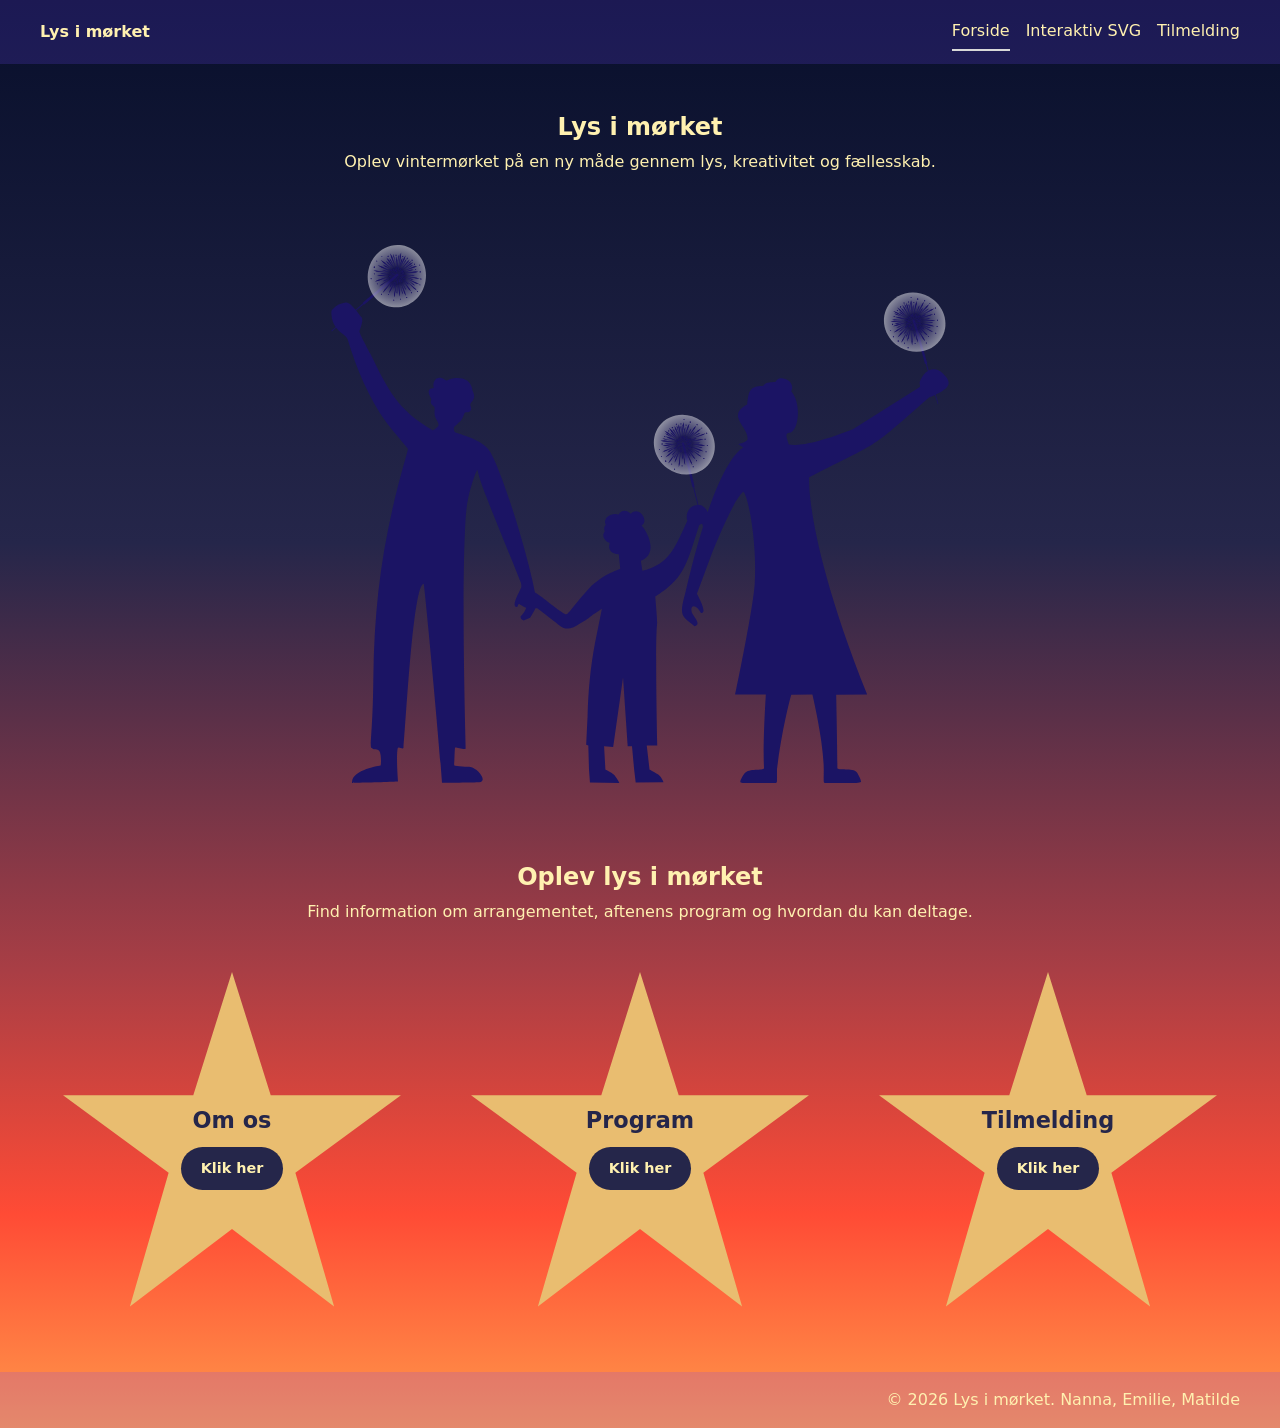
==== index.html @ 69e2f433 "nye changes" ====
<!doctype html>
<html lang="da">
  <head>
    <meta charset="UTF-8" />
    <meta name="viewport" content="width=device-width, initial-scale=1.0" />
    <title>Lys i mørke</title>
    <link rel="stylesheet" href="./starter.css" />
    <link rel="stylesheet" href="./style.css" />
  </head>

  <body>
    <header class="site-header">
      <div class="header-content">
        <a class="site-logo" href="./">Lys i mørket</a>
        <!-- her er logoet oppe i menuen -->
        <nav class="site-nav">
          <button popovertarget="menu" type="button">Menu</button>
          <ul class="menu-list" id="menu" popover>
            <li><a class="menu-item" href="./" aria-current="page">Forside</a></li>
            <li><a class="menu-item" href="./svg.html">Interaktiv SVG</a></li>
            <li><a class="menu-item" href="./form.html">Tilmelding</a></li>
          </ul>
        </nav>
      </div>
    </header>

    <main>
      <!-- HERO / VELKOMSTSEKTION -->
      <section class="hero">
        <div class="hero-indhold">
          <h1>Lys i mørket</h1>
          <p class="hero-tekst">Oplev vintermørket på en ny måde gennem lys, kreativitet og fællesskab.</p>

          <img class="forside-svg" src="svg/mørk fam.svg" alt="familie" />
        </div>
      </section>

      <!-- INFOBOKSE: De tre bokse, som altid er synlige på hjemmesiden -->
      <div class="stjerne-intro">
        <h2>Oplev lys i mørket</h2>
        <p>Find information om arrangementet, aftenens program og hvordan du kan deltage.</p>
      </div>

      <section class="stjerne-infoboks">
        <div class="infoboks-indhold">
          <div>
            <h2>Om os</h2>
            <button popovertarget="om-os">Klik her</button>
          </div>
        </div>

        <div class="infoboks-indhold">
          <div>
            <h2>Program</h2>
            <button popovertarget="program">Klik her</button>
          </div>
        </div>

        <div class="infoboks-indhold">
          <div>
            <h2>Tilmelding</h2>
            <button popovertarget="tilmelding">Klik her</button>
          </div>
        </div>
      </section>

      <!-- POPOVERS: De tre ekstra informationsvinduer, som åbnes ved klik på knapperne ovenfor -->
      <div id="om-os" class="infoboks-popover" popover>
        <img src="" alt="" />
        <div class="infoboks-popover-indhold">
          <h2>Om os</h2>
          <p>Vi inviterer dig til en stemningsfuld vintervandring i København, hvor lys, kreativitet og fællesskab mødes.</p>
          <button popovertarget="om-os">Luk</button>
        </div>
      </div>

      <div id="program" class="infoboks-popover" popover>
        <img src="" alt="" />
        <div class="infoboks-popover-indhold">
          <h2>Program</h2>
          <p>Gå på opdagelse blandt smukke lysinstallationer, oplev hyggelig musik og afslut turen med varme drikke.</p>
          <button popovertarget="program">Luk</button>
        </div>
      </div>

      <div id="tilmelding" class="infoboks-popover" popover>
        <img src="" alt="" />
        <div class="infoboks-popover-indhold">
          <h2>Tilmelding</h2>
          <p>Kom med til en hyggelig aften i lysets tegn. Her finder du information om deltagelse og tilmelding.</p>
          <button popovertarget="tilmelding">Luk</button>
        </div>
      </div>
    </main>

    <footer class="site-footer">
      <div class="footer-content">
        <p></p>
        <p>© 2026 Lys i mørket. Nanna, Emilie, Matilde</p>
      </div>
    </footer>
    <script src="./script.js"></script>
  </body>
</html>
---- starter.css ----
*,
::before,
::after {
  box-sizing: border-box;
  margin: 0;
  padding: 0;
}

html {
  interpolate-size: allow-keywords;
  font-family: system-ui, sans-serif;
  line-height: 1.5;
  -webkit-font-smoothing: antialiased;
}

h1,
h2 {
  line-height: 1.25;
}

p,
li {
  text-wrap: pretty;
}

img,
svg {
  display: block;
  width: 100%;
  height: auto;
}

label {
  display: block;
}

input,
button,
textarea,
select {
  font: inherit;
  color: inherit;
  background-color: transparent;
  font-size: max(1em, 16px);
  padding: 0;
  margin: 0;
}

input:where([type="checkbox"], [type="radio"]) {
  width: 1em;
  height: 1em;
}

textarea {
  resize: none;
  min-height: 4lh;
}

legend {
  padding: 0;
}

select,
::picker(select) {
  appearance: base-select;
}

[popover] {
  margin: revert;
}

dialog {
  overscroll-behavior: none;

  &::backdrop {
    overflow: hidden;
    overscroll-behavior: contain;
  }
}

.visually-hidden {
  position: absolute;
  width: 1px;
  height: 1px;
  overflow: hidden;
  white-space: nowrap;
  clip-path: inset(100%);
}
---- style.css ----
/* Variabler */
html {
  --color-page: #f7f7f7;
  --color-surface: #fff;
  --color-text: #222;
  --color-muted: #666;
  --color-border: #d8d8d8;
  --space-05: 0.5rem;
  --space-1: 1rem;
  --space-2: 2rem;
  --space-3: 3rem;

  background: var(--color-page);
  color: var(--color-text);
}

/* Globalt layout */
body {
  margin: 0;
  min-height: 100svh;
  display: grid;
  grid-template-rows: auto 1fr auto;
  grid-template-columns: minmax(1rlh, 1fr) minmax(0, 75rem) minmax(1rlh, 1fr);

  background: linear-gradient(to bottom, #080f2b 0%, #25264a 38%, #a93e45 68%, #ff4b35 85%, #ff984a 100%);
}

h1,
h2,
h3,
p {
  margin: 0;
  color: #fff1b0;
}

main {
  display: grid;
  grid-template-columns: inherit;
  grid-column: 1 / -1;
  align-content: start;
}

main > * {
  grid-column: 2;
  padding-block: var(--space-3);
}

.svg-page {
  display: grid;
  gap: var(--space-2);
}

.svg-intro {
  display: grid;
  gap: var(--space-1);
  max-width: 60ch;
}

.svg-intro p {
  color: var(--color-muted);
}

.svg-layout {
  display: grid;
  gap: var(--space-2);
  align-items: start;
  @media (width > 800px) {
    grid-template-columns: 1fr min(40%, 36ch);
  }
}

.form-page {
  display: grid;
  gap: var(--space-2);
  @media (width > 600px) {
    grid-template-columns: min(40%, 50ch) 1fr;
  }
}

.form-intro {
  display: grid;
  gap: var(--space-1);
  align-content: start;
  max-width: 60ch;
}

.form-intro p {
  color: var(--color-muted);
}

.opsamling-page {
  display: grid;
  gap: var(--space-2);
  align-items: start;

  @media (width > 800px) {
    grid-template-columns: minmax(0, 44ch) minmax(20rem, 1fr);
  }
}

.opsamling-intro {
  display: grid;
  gap: var(--space-1);
  max-width: 60ch;
}

.opsamling-intro p {
  color: var(--color-muted);
}

.error-page {
  display: grid;
  gap: var(--space-1);
  max-width: 60ch;
}

.error-page p {
  color: var(--color-muted);
}

/* STJERNE INFOBOKSE */
.stjerne-infoboks {
  display: grid;
  grid-template-columns: repeat(3, minmax(0, 1fr));
  gap: 1.5rem;
  align-items: center;
  justify-items: center;
}

.infoboks-indhold {
  background-color: #e9bd70;
  width: 100%;
  max-width: 22rem;
  aspect-ratio: 1;
  clip-path: polygon(50% 0%, 61% 35%, 98% 35%, 68% 57%, 79% 95%, 50% 73%, 21% 95%, 32% 57%, 2% 35%, 39% 35%);
  display: grid;
  place-items: center;
  text-align: center;
  transition:
    transform 0.3s ease,
    background-color 0.3s ease,
    filter 0.3s ease;
}

/* SMAL SKÆRM */
@media (max-width: 600px) {
  .stjerne-infoboks {
    grid-template-columns: 1fr;
    justify-items: center;
    gap: 2rem;
  }

  .infoboks-indhold {
    width: min(100%, 15rem);
  }
}

/* INDHOLD I STJERNERNE */
.infoboks-indhold:hover {
  background-color: #fff1b0;
  transform: scale(1.06);
  filter: drop-shadow(0 0 5px #fff1b0) drop-shadow(0 0 15px #fff1b0) drop-shadow(0 0 25px #e9bd70);
}

.infoboks-indhold > div {
  width: 65%;
  display: grid;
  justify-items: center;
  gap: 0.8rem;
}

.infoboks-indhold h2 {
  color: #25264a;
  font-size: clamp(0.8rem, 2vw, 1.4rem);
  font-weight: 700;
}

/* KNAPPER I STJERNERNE */
.infoboks-indhold button {
  background: #25264a;
  color: #fff1b0;
  border: none;
  border-radius: 30px;
  padding: clamp(0.3rem, 1vw, 0.65rem) clamp(0.5rem, 1.5vw, 1.3rem);
  cursor: pointer;
  font-weight: 600;
  font-size: clamp(0.65rem, 1.2vw, 0.9rem);
}

.infoboks-indhold button:hover {
  background: #7047ff;
  color: #fff1b0;
}

/* INFOBOKS POPOVERS*/
.infoboks-popover {
  background-color: #080f2b;
  color: #fff1b0;
  width: 350px;
  max-width: 80%;
  padding: 2rem;
  border: 2px solid #ffb000;
  border-radius: 15px;
  box-shadow: 0 5px 20px rgba(0, 0, 0, 0.3);
  margin: auto;
  opacity: 0;
  transition: 0.4s ease-in;
}

.infoboks-popover:popover-open {
  opacity: 1;

  @starting-style {
    opacity: 0;
  }
}

/* baggrundsfarve bag popover*/
.infoboks-popover::backdrop {
  background-color: #0005;
}

/* OVERSKRIFT */
.infoboks-popover h2 {
  color: #fff1b0;
  font-size: 1.5rem;
  padding-bottom: 1rem;
}

/* TEKST */
.infoboks-popover p {
  color: #ffffff;
  line-height: 1.6;
  font-size: 1rem;
  padding-bottom: 1rem;
}

/* LUK-KNAP */
.infoboks-popover button {
  background: #25264a;
  color: #fff1b0;
  border: none;
  border-radius: 30px;
  padding: 0.65rem 1.3rem;
  cursor: pointer;
  font-weight: 600;
  font-size: 0.9rem;
  transition:
    background-color 0.2s ease,
    color 0.2s ease;
}

/* HOVER PÅ KNAP */
.infoboks-popover button:hover {
  background-color: #d6a477;
  color: #342c25;
}

/* Header og footer */
.site-header {
  grid-column: 1 / -1;
  display: grid;
  grid-template-columns: inherit;
  background-color: #7047ff30;
}

.site-footer {
  grid-column: 1 / -1;
  display: grid;
  grid-template-columns: inherit;
  background-color: #7047ff30;
}

.header-content {
  grid-column: 2;
  min-height: 4rem;
  display: flex;
  justify-content: space-between;
  align-items: center;
  gap: var(--space-1);
  color: #fff1b0;
}

.site-logo {
  color: inherit;
  font-weight: 700;
  text-decoration: none;
}

.footer-content {
  grid-column: 2;
  padding-block: var(--space-1);
  display: flex;
  flex-wrap: wrap;
  justify-content: space-between;
  gap: var(--space-1);
  color: white;
}

/* Navigation */
.menu-list[popover] {
  margin: 0;
  padding: 0;
  border: none;
  background: transparent;
}

.menu-list {
  margin: 0;
  padding: 10px;
  border: 1px solid #fff1b0;
  min-width: 180px;
  list-style: none;
  background: #ff4b35; /*baggrundsfarve på menulisten på smal skærm*/

  @media (width > 600px) {
    display: flex;
    gap: var(--space-1);
    padding: 0;
    border: none;
    background: none;
    position: static;

    /*giver hover på selve teksten i menuen ved stpr skærm*/
    .menu-item:hover {
      color: #ff4b35;
    }
  }
  position-area: bottom span-left; /* Placering*/
  min-width: 5rem; /*hvor bred menu-kassen minimum er*/
  transform-origin: top-right;
  transition-duration: 0s; /* Luk menuen straks */
}

.menu-list:popover-open {
  transition-duration: 0s; /*varigheden af åbneanimationen */
}

.menu-list a {
  display: block;
  padding: 0.4rem 0;
  color: #fff1b0; /* gør teksten i menuen sort smal & bred skærm*/
  text-decoration: none;
  border-bottom: 2px solid #0000;
}

.menu-list a[aria-current="page"] {
  border-bottom-color: var(--color-border);
}

.menu-item {
  text-decoration: none;
  display: grid;
  padding: 10px;
}

@media (max-width: 600px) {
  .menu-item:hover {
    background-color: #fff1b0;
  }
}

@media (min-width: 601px) {
  .site-nav button {
    display: none;
  }
}

/* Styling på selve menu-knappen ved smal skærm */
.site-nav button {
  background: #ff4b35;
  color: #fff;
  padding: 8px 22px;
  border: none;
  border-radius: 30px;
  cursor: pointer;
  font-weight: 600;
}

/*Forside styling af billede og tekst*/
.hero {
  padding-bottom: 0;
}

.hero-indhold {
  display: grid;
  gap: 0.5rem;
  text-align: center;
}

.stjerne-intro {
  display: grid;
  gap: 0.5rem;
  padding-bottom: 0;
  text-align: center;
}

/* SVG */
.forside-svg {
  width: auto;
  max-width: 100%;
  height: 600px;
  object-fit: contain;
  justify-self: center;
  transition: transform 0.3s ease;
   margin-top: 2rem;
}

.forside-svg:hover {
  transform: scale(1.03);
  filter: drop-shadow(0 0 10px #e5b96b);
  opacity: 0.7;
}

@media (max-width: 600px) {
  .forside-billeder {
    grid-template-columns: 1fr;
  }

  .forside-billeder img {
    height: 220px;
  }
}

/* Flader */
.panel,
.svg-placeholder,
.form-placeholder,
.opsamling-placeholder {
  background: var(--color-surface);
  border: 1px solid var(--color-border);
}

.panel {
  padding: var(--space-1);
  display: grid;
  gap: var(--space-1);
}

.svg-placeholder,
.opsamling-placeholder {
  min-height: -webkit-fill-available;
  min-height: stretch;
}

.form-placeholder {
  min-height: -webkit-fill-available;
  min-height: stretch;
  padding: var(--space-1);
}

/* Details */
.accordion {
  display: grid;
  gap: var(--space-05);
}

.accordion-item {
  border: 1px solid var(--color-border);
  background: var(--color-surface);
}

.accordion-item p {
  padding: 0 var(--space-1) var(--space-1);
  color: var(--color-muted);
}

/* Knap/link */
.button {
  justify-self: start;
  display: inline-block;
  padding: 0.5rem 0.8rem;
  border: 1px solid var(--color-border);
  background: var(--color-surface);
  color: inherit;
  text-decoration: none;
}
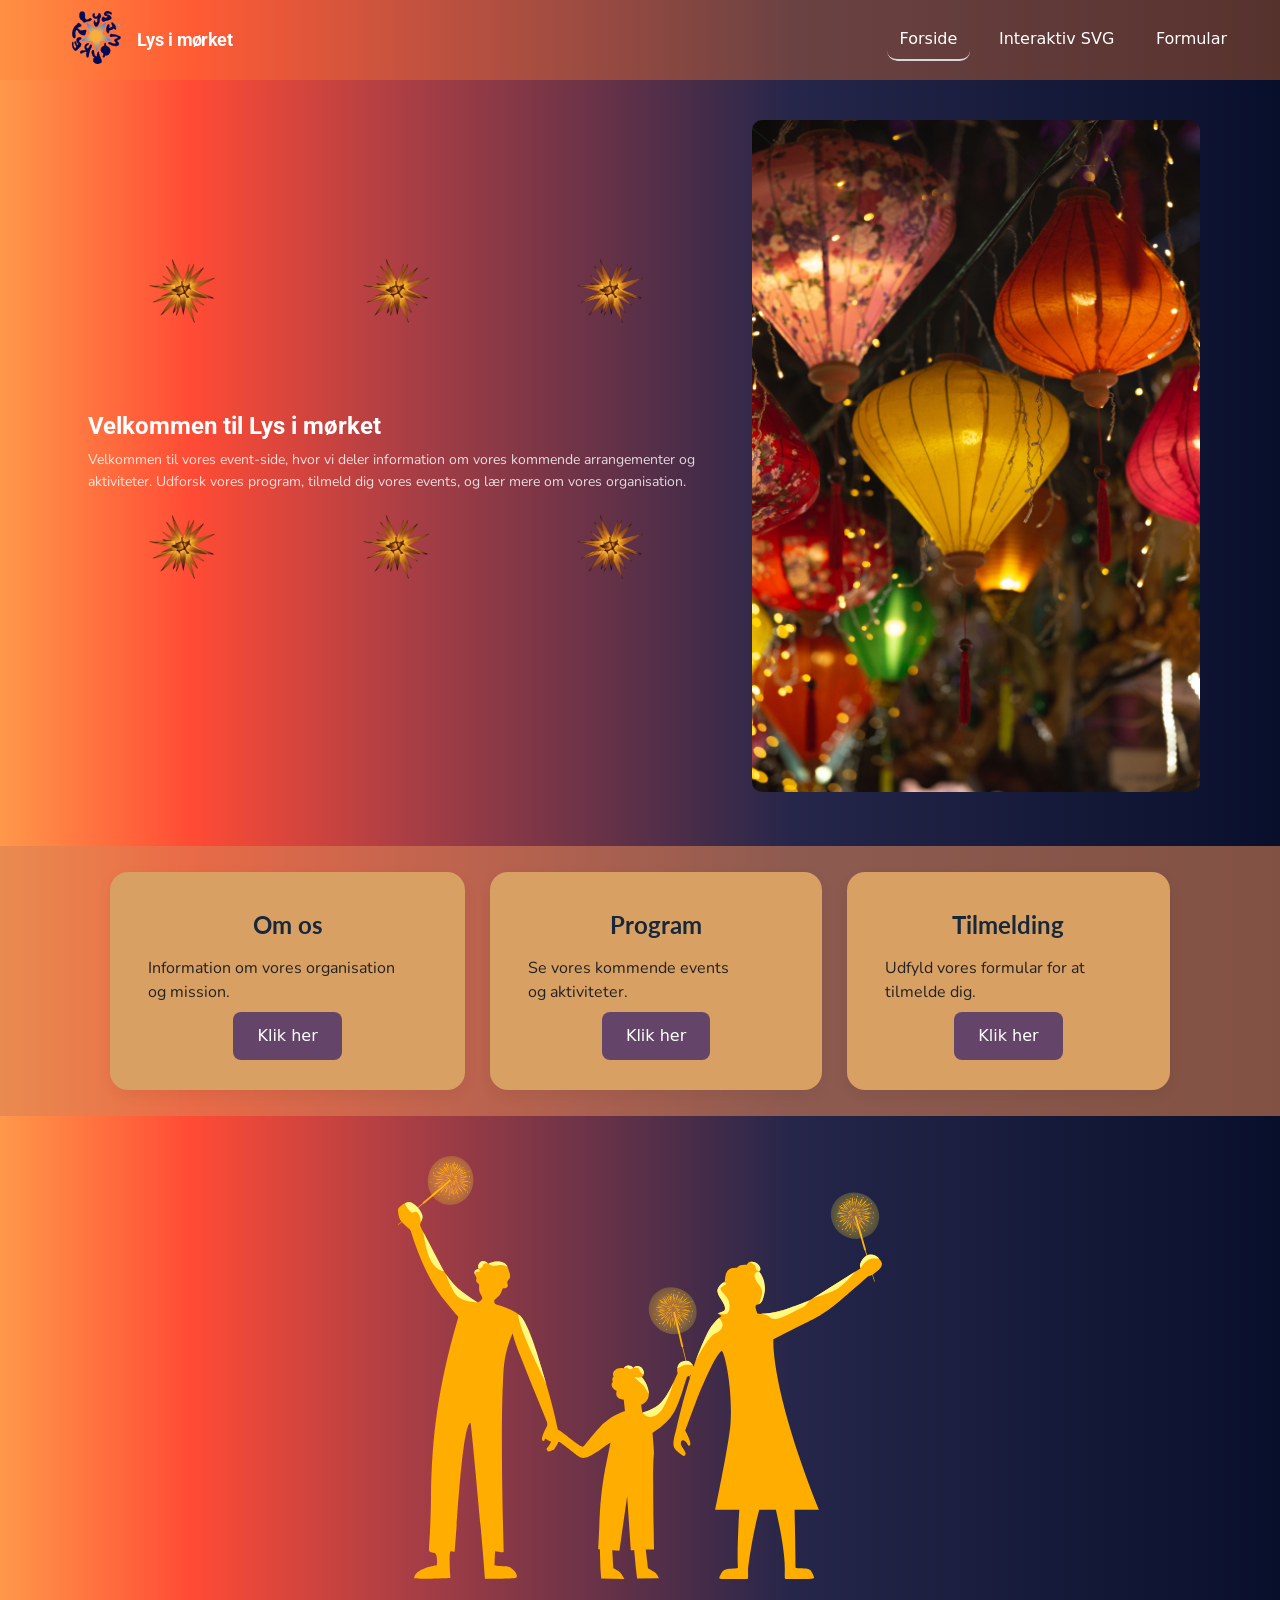
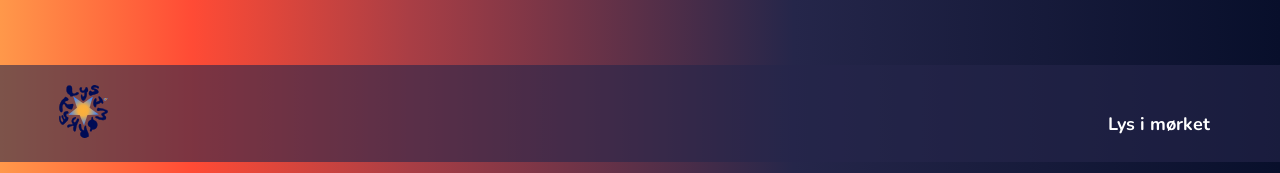
==== commit da5f0aeb: "formular første styling" ====
--- a/index.html
+++ b/index.html
@@ -6,97 +6,123 @@
     <title>Lys i mørke</title>
     <link rel="stylesheet" href="./starter.css" />
     <link rel="stylesheet" href="./style.css" />
+    <link rel="icon" href="./favicon/favicon.ico?v=3" type="image/x-icon" />
+    <link rel="preconnect" href="https://fonts.googleapis.com" />
+    <link rel="preconnect" href="https://fonts.gstatic.com" crossorigin />
+    <link
+      href="https://fonts.googleapis.com/css2?family=Lato:ital,wght@0,100;0,300;0,400;0,700;0,900;1,100;1,300;1,400;1,700;1,900&family=Nunito:ital,wght@0,200..1000;1,200..1000&family=Roboto:ital,wght@0,100..900;1,100..900&display=swap"
+      rel="stylesheet"
+    />
   </head>
 
   <body>
     <header class="site-header">
       <div class="header-content">
-        <a class="site-logo" href="./">Lys i mørket</a>
-        <!-- her er logoet oppe i menuen -->
+        <a class="site-logo" href="./"
+          ><img src="../svg's/logo2.svg" alt="Lys i mørket" />
+          <span>Lys i mørket</span>
+        </a>
         <nav class="site-nav">
           <button popovertarget="menu" type="button">Menu</button>
-          <ul class="menu-list" id="menu" popover>
-            <li><a class="menu-item" href="./" aria-current="page">Forside</a></li>
-            <li><a class="menu-item" href="./svg.html">Interaktiv SVG</a></li>
-            <li><a class="menu-item" href="./form.html">Tilmelding</a></li>
+          <ul class="menu" id="menu" popover>
+            <li><a href="./" aria-current="page">Forside</a></li>
+            <li><a href="./svg.html">Interaktiv SVG</a></li>
+            <li><a href="./form.html">Formular</a></li>
           </ul>
         </nav>
       </div>
     </header>
 
     <main>
-      <!-- HERO / VELKOMSTSEKTION -->
-      <section class="hero">
-        <div class="hero-indhold">
-          <h1>Lys i mørket</h1>
-          <p class="hero-tekst">Oplev vintermørket på en ny måde gennem lys, kreativitet og fællesskab.</p>
+      <section class="hero-section">
+        <div class="hero-text">
+          <div class="stjerne-container">
+            <img class="stjerne-lanterne" src="../pics/stjerne_lanterne.png" alt="Stjerne og lanterne" />
+            <img class="stjerne-lanterne" src="../pics/stjerne_lanterne.png" alt="Stjerne og lanterne" />
+            <img class="stjerne-lanterne" src="../pics/stjerne_lanterne.png" alt="Stjerne og lanterne" />
+          </div>
 
-          <img class="forside-svg" src="svg/mørk fam.svg" alt="familie" />
+          <h1>Velkommen til Lys i mørket</h1>
+          <p class="intro-tekst">Velkommen til vores event-side, hvor vi deler information om vores 
+            kommende arrangementer og aktiviteter. Udforsk vores program, tilmeld dig vores events, 
+            og lær mere om vores organisation.</p>
+
+          <div class="stjerne-container">
+            <img class="stjerne-lanterne" src="../pics/stjerne_lanterne.png" alt="Stjerne og lanterne" />
+            <img class="stjerne-lanterne" src="../pics/stjerne_lanterne.png" alt="Stjerne og lanterne" />
+            <img class="stjerne-lanterne" src="../pics/stjerne_lanterne.png" alt="Stjerne og lanterne" />
+          </div>
         </div>
+        <img class="hero-image" src="../pics/lanterner.jpg" alt="Billede til hero section" />
       </section>
 
-      <!-- INFOBOKSE: De tre bokse, som altid er synlige på hjemmesiden -->
-      <div class="stjerne-intro">
-        <h2>Oplev lys i mørket</h2>
-        <p>Find information om arrangementet, aftenens program og hvordan du kan deltage.</p>
+      <div class="section-container">
+        <div class="popup-baand"></div>
+        <section class="info-box">
+          <h2><strong>Om os</strong></h2>
+          <p>Information om vores organisation og mission.</p>
+          <section class="popup">
+            <button popovertarget="popup-om-os">Klik her</button>
+            <div id="popup-om-os" popover>
+              <img class="om-os-billede" src="./pics/stjernekaster.jpg" alt="Om os billede" />
+              <h2>Hvem er vi?</h2>
+              <p>Vi er en organisation, der ønsker at skabe fællesskab, håb og gode oplevelser gennem vores arrangementer.<br />Her kan du lære mere om vores formål, værdier og det arbejde, vi står sammen om.</p>
+            </div>
+          </section>
+        </section>
+
+        <section class="info-box">
+          <h2><strong>Program</strong></h2>
+          <p>Se vores kommende events og aktiviteter.</p>
+          <section class="popup">
+            <button popovertarget="popup-program">Klik her</button>
+            <div id="popup-program" popover>
+              <div class="program-liste">
+                <div class="program-punkt">
+                  <span class="program-tid">19:00</span>
+                  <span class="program-aktivitet">Stjernekastere og gåtur</span>
+                </div>
+                <div class="program-punkt">
+                  <span class="program-tid">20:00</span>
+                  <span class="program-aktivitet">Madboder, DIY og musik</span>
+                </div>
+                <div class="program-punkt">
+                  <span class="program-tid">21:00</span>
+                  <span class="program-aktivitet">Sæt lanterner i havnen</span>
+                </div>
+              </div>
+              <img src="../svg's/program.svg" alt="Illustration af aftenens program" />
+              <div class="program-cta">
+                <p>Klik her for at se hele programmet</p>
+                <a href="./svg.html" class="cta-knap">Programmet →</a>
+              </div>
+            </div>
+          </section>
+        </section>
+
+        <section class="info-box">
+          <h2><strong>Tilmelding</strong></h2>
+          <p>Udfyld vores formular for at tilmelde dig.</p>
+          <section class="popup">
+            <button popovertarget="popup-tilmelding">Klik her</button>
+            <div id="popup-tilmelding" popover>
+              <img class="tilmelding-billede" src="./pics/lanterne i vand.jpg" alt="Tilmelding billede" />
+              <h2>Tilmelding</h2>
+              <p>Kom og vær med til en hyggelig aften fyldt med lys, fællesskab og gode oplevelser! ✨ Udfyld formularen herunder for at blive en del af en aften, hvor vi sammen spreder lys i mørket.</p>
+              <a href="./form.html" class="cta-knap">Formular →</a>
+            </div>
+          </section>
+        </section>
       </div>
-
-      <section class="stjerne-infoboks">
-        <div class="infoboks-indhold">
-          <div>
-            <h2>Om os</h2>
-            <button popovertarget="om-os">Klik her</button>
-          </div>
-        </div>
-
-        <div class="infoboks-indhold">
-          <div>
-            <h2>Program</h2>
-            <button popovertarget="program">Klik her</button>
-          </div>
-        </div>
-
-        <div class="infoboks-indhold">
-          <div>
-            <h2>Tilmelding</h2>
-            <button popovertarget="tilmelding">Klik her</button>
-          </div>
-        </div>
-      </section>
-
-      <!-- POPOVERS: De tre ekstra informationsvinduer, som åbnes ved klik på knapperne ovenfor -->
-      <div id="om-os" class="infoboks-popover" popover>
-        <img src="" alt="" />
-        <div class="infoboks-popover-indhold">
-          <h2>Om os</h2>
-          <p>Vi inviterer dig til en stemningsfuld vintervandring i København, hvor lys, kreativitet og fællesskab mødes.</p>
-          <button popovertarget="om-os">Luk</button>
-        </div>
-      </div>
-
-      <div id="program" class="infoboks-popover" popover>
-        <img src="" alt="" />
-        <div class="infoboks-popover-indhold">
-          <h2>Program</h2>
-          <p>Gå på opdagelse blandt smukke lysinstallationer, oplev hyggelig musik og afslut turen med varme drikke.</p>
-          <button popovertarget="program">Luk</button>
-        </div>
-      </div>
-
-      <div id="tilmelding" class="infoboks-popover" popover>
-        <img src="" alt="" />
-        <div class="infoboks-popover-indhold">
-          <h2>Tilmelding</h2>
-          <p>Kom med til en hyggelig aften i lysets tegn. Her finder du information om deltagelse og tilmelding.</p>
-          <button popovertarget="tilmelding">Luk</button>
-        </div>
-      </div>
+      <img class="lys-fam2" src="../svg's/lys fam2.svg" alt="lys familie" />
     </main>
 
     <footer class="site-footer">
       <div class="footer-content">
-        <p></p>
-        <p>© 2026 Lys i mørket. Nanna, Emilie, Matilde</p>
+        <a class="site-logo" href="./">
+          <img src="../svg's/logo2.svg" alt="Lys i mørket" />
+        </a>
+        <p>Lys i mørket</p>
       </div>
     </footer>
     <script src="./script.js"></script>
--- a/style.css
+++ b/style.css
@@ -1,6 +1,6 @@
 /* Variabler */
 html {
-  --color-page: #f7f7f7;
+  overflow-x: clip;
   --color-surface: #fff;
   --color-text: #222;
   --color-muted: #666;
@@ -12,25 +12,53 @@
 
   background: var(--color-page);
   color: var(--color-text);
+  min-height: 100%;
 }
 
 /* Globalt layout */
 body {
   margin: 0;
-  min-height: 100svh;
-  display: grid;
-  grid-template-rows: auto 1fr auto;
-  grid-template-columns: minmax(1rlh, 1fr) minmax(0, 75rem) minmax(1rlh, 1fr);
-
-  background: linear-gradient(to bottom, #080f2b 0%, #25264a 38%, #a93e45 68%, #ff4b35 85%, #ff984a 100%);
+  width: 100%;
+  min-height: 100vh;
+  box-sizing: border-box;
+  display: grid;
+  grid-template-rows: auto minmax(0, 1fr) auto;
+  grid-template-columns: minmax(1rem, 1fr) minmax(0, 75rem) minmax(1rem, 1fr);
+  background: linear-gradient(to left, #080f2b 0%, #25264a 38%, #a93e45 68%, #ff4b35 85%, #ff984a 100%);
+}
+
+html,
+body,
+* {
+  cursor:
+    url("pics/curser.svg") 8 8,
+    auto;
+}
+
+/* Skrifttyper */
+h1 {
+  font-family: "Roboto", sans-serif;
+  color: white;
+}
+
+h2 {
+  font-family: "Lato", sans-serif;
+  color: white;
+}
+
+h3 {
+  color: white;
+}
+
+p {
+  font-family: "Nunito", sans-serif;
 }
 
 h1,
 h2,
 h3,
 p {
-  margin: 0;
-  color: #fff1b0;
+  margin: 0.5rem;
 }
 
 main {
@@ -57,7 +85,7 @@
 }
 
 .svg-intro p {
-  color: var(--color-muted);
+  color: white;
 }
 
 .svg-layout {
@@ -66,6 +94,37 @@
   align-items: start;
   @media (width > 800px) {
     grid-template-columns: 1fr min(40%, 36ch);
+    padding: 1rem;
+  }
+}
+
+/* Container til illustrationerne */
+.svg-placeholder {
+  display: flex;
+  justify-content: center;
+  align-items: center;
+  gap: -10px;
+  min-height: auto;
+  border: none;
+  padding: 1rem;
+}
+
+/* Selve illustrationerne */
+.illustration {
+  width: 33%;
+  height: auto;
+  display: block;
+  transition: transform 0.4s ease;
+}
+
+/* Hover-effekt */
+.illustration:hover {
+  transform: scale(1.15);
+}
+.mørk-fam2 {
+  &:hover {
+    transform: scale(1.15);
+    content: url("../svg's/lys fam2.svg");
   }
 }
 
@@ -118,173 +177,62 @@
   color: var(--color-muted);
 }
 
-/* STJERNE INFOBOKSE */
-.stjerne-infoboks {
-  display: grid;
-  grid-template-columns: repeat(3, minmax(0, 1fr));
-  gap: 1.5rem;
-  align-items: center;
-  justify-items: center;
-}
-
-.infoboks-indhold {
-  background-color: #e9bd70;
-  width: 100%;
-  max-width: 22rem;
-  aspect-ratio: 1;
-  clip-path: polygon(50% 0%, 61% 35%, 98% 35%, 68% 57%, 79% 95%, 50% 73%, 21% 95%, 32% 57%, 2% 35%, 39% 35%);
-  display: grid;
-  place-items: center;
-  text-align: center;
-  transition:
-    transform 0.3s ease,
-    background-color 0.3s ease,
-    filter 0.3s ease;
-}
-
-/* SMAL SKÆRM */
-@media (max-width: 600px) {
-  .stjerne-infoboks {
-    grid-template-columns: 1fr;
-    justify-items: center;
-    gap: 2rem;
-  }
-
-  .infoboks-indhold {
-    width: min(100%, 15rem);
-  }
-}
-
-/* INDHOLD I STJERNERNE */
-.infoboks-indhold:hover {
-  background-color: #fff1b0;
-  transform: scale(1.06);
-  filter: drop-shadow(0 0 5px #fff1b0) drop-shadow(0 0 15px #fff1b0) drop-shadow(0 0 25px #e9bd70);
-}
-
-.infoboks-indhold > div {
-  width: 65%;
-  display: grid;
-  justify-items: center;
-  gap: 0.8rem;
-}
-
-.infoboks-indhold h2 {
-  color: #25264a;
-  font-size: clamp(0.8rem, 2vw, 1.4rem);
-  font-weight: 700;
-}
-
-/* KNAPPER I STJERNERNE */
-.infoboks-indhold button {
-  background: #25264a;
-  color: #fff1b0;
-  border: none;
-  border-radius: 30px;
-  padding: clamp(0.3rem, 1vw, 0.65rem) clamp(0.5rem, 1.5vw, 1.3rem);
-  cursor: pointer;
-  font-weight: 600;
-  font-size: clamp(0.65rem, 1.2vw, 0.9rem);
-}
-
-.infoboks-indhold button:hover {
-  background: #7047ff;
-  color: #fff1b0;
-}
-
-/* INFOBOKS POPOVERS*/
-.infoboks-popover {
-  background-color: #080f2b;
-  color: #fff1b0;
-  width: 350px;
-  max-width: 80%;
-  padding: 2rem;
-  border: 2px solid #ffb000;
-  border-radius: 15px;
-  box-shadow: 0 5px 20px rgba(0, 0, 0, 0.3);
-  margin: auto;
-  opacity: 0;
-  transition: 0.4s ease-in;
-}
-
-.infoboks-popover:popover-open {
-  opacity: 1;
-
-  @starting-style {
-    opacity: 0;
-  }
-}
-
-/* baggrundsfarve bag popover*/
-.infoboks-popover::backdrop {
-  background-color: #0005;
-}
-
-/* OVERSKRIFT */
-.infoboks-popover h2 {
-  color: #fff1b0;
-  font-size: 1.5rem;
-  padding-bottom: 1rem;
-}
-
-/* TEKST */
-.infoboks-popover p {
-  color: #ffffff;
-  line-height: 1.6;
-  font-size: 1rem;
-  padding-bottom: 1rem;
-}
-
-/* LUK-KNAP */
-.infoboks-popover button {
-  background: #25264a;
-  color: #fff1b0;
-  border: none;
-  border-radius: 30px;
-  padding: 0.65rem 1.3rem;
-  cursor: pointer;
-  font-weight: 600;
-  font-size: 0.9rem;
-  transition:
-    background-color 0.2s ease,
-    color 0.2s ease;
-}
-
-/* HOVER PÅ KNAP */
-.infoboks-popover button:hover {
-  background-color: #d6a477;
-  color: #342c25;
-}
-
 /* Header og footer */
-.site-header {
-  grid-column: 1 / -1;
-  display: grid;
-  grid-template-columns: inherit;
-  background-color: #7047ff30;
-}
-
+.site-header,
 .site-footer {
   grid-column: 1 / -1;
+
   display: grid;
   grid-template-columns: inherit;
-  background-color: #7047ff30;
+}
+
+/* Header */
+.site-header {
+  background: #ff7f3551;
+}
+
+/* Footer */
+.site-footer {
+  grid-column: 1 / -1;
+  width: 100%;
+  box-sizing: border-box;
+  background: #25264a98;
+  color: white;
+}
+.site-footer p {
+  margin-right: 30px;
+  margin-top: 30px;
+  font-size: 18px;
+  font-weight: bold;
+}
+.header-content,
+.footer-content {
+  grid-column: 2;
 }
 
 .header-content {
-  grid-column: 2;
-  min-height: 4rem;
+  min-height: 5rem;
   display: flex;
   justify-content: space-between;
   align-items: center;
   gap: var(--space-1);
-  color: #fff1b0;
 }
 
 .site-logo {
   color: inherit;
-  font-weight: 700;
+  scale: 0.8;
   text-decoration: none;
+  display: flex;
+  align-items: center;
+  gap: 10px;
+  text-decoration: none;
+  color: white;
+  font-family: "Roboto", sans-serif;
+  font-weight: bold;
+  font-size: 22px;
+}
+.site-logo img {
+  scale: 3;
 }
 
 .footer-content {
@@ -293,26 +241,40 @@
   display: flex;
   flex-wrap: wrap;
   justify-content: space-between;
+  align-items: center;
   gap: var(--space-1);
-  color: white;
 }
 
 /* Navigation */
-.menu-list[popover] {
+[popover] {
   margin: 0;
   padding: 0;
   border: none;
   background: transparent;
 }
 
-.menu-list {
+.site-nav button {
+  padding: 0.4rem 0.7rem;
+  border-radius: 10px;
+  background-color: #341e6cb3;
+  color: white;
+  &:hover {
+    background-color: rgb(207, 117, 79);
+    transition: 0.5s;
+  }
+  @media (width > 600px) {
+    display: none;
+  }
+}
+
+.menu {
+  position-area: bottom span-left;
+  border-radius: 10px;
   margin: 0;
-  padding: 10px;
-  border: 1px solid #fff1b0;
-  min-width: 180px;
+  padding: var(--space-1);
   list-style: none;
-  background: #ff4b35; /*baggrundsfarve på menulisten på smal skærm*/
-
+  background: #341e6cea;
+  border: 1px solid var (--color-border);
   @media (width > 600px) {
     display: flex;
     gap: var(--space-1);
@@ -320,117 +282,205 @@
     border: none;
     background: none;
     position: static;
-
-    /*giver hover på selve teksten i menuen ved stpr skærm*/
-    .menu-item:hover {
-      color: #ff4b35;
-    }
-  }
-  position-area: bottom span-left; /* Placering*/
-  min-width: 5rem; /*hvor bred menu-kassen minimum er*/
-  transform-origin: top-right;
-  transition-duration: 0s; /* Luk menuen straks */
-}
-
-.menu-list:popover-open {
-  transition-duration: 0s; /*varigheden af åbneanimationen */
-}
-
-.menu-list a {
+  }
+}
+
+.menu a {
   display: block;
-  padding: 0.4rem 0;
-  color: #fff1b0; /* gør teksten i menuen sort smal & bred skærm*/
+  padding: 0.5rem 0.8rem;
+  color: white;
   text-decoration: none;
   border-bottom: 2px solid #0000;
-}
-
-.menu-list a[aria-current="page"] {
+  &:hover {
+    background-color: rgb(207, 117, 79);
+    color: black;
+    transition: 0.5s;
+  }
+  border-radius: 10px;
+}
+
+.menu a[aria-current="page"] {
   border-bottom-color: var(--color-border);
-}
-
-.menu-item {
-  text-decoration: none;
-  display: grid;
-  padding: 10px;
-}
-
-@media (max-width: 600px) {
-  .menu-item:hover {
-    background-color: #fff1b0;
-  }
-}
-
-@media (min-width: 601px) {
-  .site-nav button {
-    display: none;
-  }
-}
-
-/* Styling på selve menu-knappen ved smal skærm */
-.site-nav button {
-  background: #ff4b35;
-  color: #fff;
-  padding: 8px 22px;
-  border: none;
-  border-radius: 30px;
-  cursor: pointer;
-  font-weight: 600;
-}
-
-/*Forside styling af billede og tekst*/
-.hero {
-  padding-bottom: 0;
-}
-
-.hero-indhold {
-  display: grid;
-  gap: 0.5rem;
-  text-align: center;
-}
-
-.stjerne-intro {
-  display: grid;
-  gap: 0.5rem;
-  padding-bottom: 0;
-  text-align: center;
-}
-
-/* SVG */
-.forside-svg {
-  width: auto;
-  max-width: 100%;
-  height: 600px;
-  object-fit: contain;
-  justify-self: center;
-  transition: transform 0.3s ease;
-   margin-top: 2rem;
-}
-
-.forside-svg:hover {
-  transform: scale(1.03);
-  filter: drop-shadow(0 0 10px #e5b96b);
-  opacity: 0.7;
-}
-
-@media (max-width: 600px) {
-  .forside-billeder {
-    grid-template-columns: 1fr;
-  }
-
-  .forside-billeder img {
-    height: 220px;
-  }
 }
 
 /* Flader */
 .panel,
-.svg-placeholder,
-.form-placeholder,
 .opsamling-placeholder {
-  background: var(--color-surface);
-  border: 1px solid var(--color-border);
-}
-
+  background: rgba(255, 197, 132, 0.479);
+  border-radius: 18px;
+}
+
+/*form styling*/
+.form-page {
+  display: grid;
+  gap: var(--space-2);
+}
+
+.form-intro {
+  display: grid;
+  gap: var(--space-1);
+  align-content: start;
+  max-width: 60ch;
+}
+
+.form-intro p {
+  color: white;
+  line-height: 1.6;
+}
+
+/* Formularboksen: */
+.form-placeholder {
+  display: grid;
+  gap: 1.5rem;
+  background: rgba(255, 197, 132, 0.35);
+  border: 1px solid rgba(255, 241, 176, 0.4);
+  border-radius: 18px;
+  padding: 2rem;
+  box-sizing: border-box;
+}
+
+/*------------*/
+/* Formularens felter */
+.form-placeholder > div {
+  display: grid;
+  gap: 0.5rem;
+}
+
+.form-placeholder label {
+  color: #fff;
+  font-weight: bold;
+}
+
+/* Inputfelter i formularen*/
+.form-placeholder input[type="text"],
+.form-placeholder input[type="email"],
+.form-placeholder input[type="number"] {
+  width: 100%;
+  box-sizing: border-box;
+  padding: 0.8rem;
+  border: 1px solid #e9bd70;
+  border-radius: 9px;
+  background: #fff1df;
+  color: #25264a;
+  font-size: 1rem;
+  outline: none;
+  transition:
+    border 0.3s ease,
+    box-shadow 0.3s ease;
+}
+
+/* Når man klikker på et inputfelt */
+.form-placeholder input:focus {
+  border-color: #a95136;
+  box-shadow: 0 0 0 3px rgba(169, 81, 54, 0.2);
+}
+
+/* Dekoration på formularen */
+.form-placeholder fieldset {
+  display: grid;
+  gap: 0.8rem;
+  border: 1px solid rgba(255, 241, 176, 0.6);
+  border-radius: 12px;
+  padding: 1rem;
+}
+
+.form-placeholder legend {
+  color: white;
+  font-weight: bold;
+  padding: 0 0.5rem;
+}
+
+/* Checkbox og tekst */
+.form-placeholder fieldset label,
+.form-placeholder > label {
+  display: flex;
+  align-items: center;
+  gap: 0.7rem;
+  font-weight: normal;
+  cursor: pointer;
+}
+
+/* Selve checkboxene */
+/* Stjerner i stedet for almindelige checkbokse */
+.form-placeholder input[type="checkbox"] {
+  appearance: none; /* Fjerner browserens standard-checkbox */
+  width: 22px; /* stjernens bredde */
+  height: 22px; /* stjernens højde */
+  margin: 0;
+  cursor: pointer; /* Viser en hånd, når man holder musen over stjernen */
+  flex-shrink: 0;
+  display: inline-grid;
+  place-items: center;
+  border: none;
+  background: transparent;
+  box-shadow: none;
+  transform: translateY(-3px); /* placere hvor højt stjernerne er ift. teksten */
+}
+
+.form-placeholder input[type="checkbox"]::before {
+  content: "☆"; /* Indsætter en tom stjerne */
+  font-size: 25px; /* stjernens størrelse */
+  color: #fff1b0;
+  line-height: 1;
+}
+
+.form-placeholder input[type="checkbox"]:checked::before {
+  content: "★"; /* ændrer til en fyldt stjerne, når checkboxen er markeret. */
+}
+
+/* Tilmeldingsknap */
+.form-placeholder button {
+  justify-self: start;
+  background: #a95136;
+  color: white;
+  border: none;
+  border-radius: 9px;
+  padding: 0.85rem 2rem;
+  font-size: 1rem;
+  font-weight: bold;
+  cursor: pointer;
+  transition:
+    background 0.3s ease,
+    transform 0.3s ease;
+}
+
+.form-placeholder button:hover {
+  background: #724cb8;
+  transform: translateY(-3px);
+}
+
+/* Mobilvisning af formular*/
+@media (width > 600px) {
+  .form-page {
+    grid-template-columns: min(40%, 50ch) 1fr;
+    align-items: start;
+  }
+}
+
+@media (max-width: 600px) {
+  .form-page {
+    grid-template-columns: 1fr;
+  }
+
+  .form-intro {
+    order: -1;
+  }
+
+  .form-placeholder {
+    padding: 1.2rem;
+  }
+}
+
+/*---------------------*/
+
+legend {
+  display: contents;
+}
+
+.svg-placeholder {
+  background: #010124;
+  border-radius: 18px;
+}
 .panel {
   padding: var(--space-1);
   display: grid;
@@ -456,13 +506,20 @@
 }
 
 .accordion-item {
-  border: 1px solid var(--color-border);
-  background: var(--color-surface);
+  background: rgba(237, 164, 81, 0.24);
+  border-radius: 10px;
+  transition: transform 0.3s ease;
+  padding: 1rem;
+  font-size: 16px;
+  &:hover {
+    transform: scale(1.1);
+    cursor: pointer;
+  }
 }
 
 .accordion-item p {
   padding: 0 var(--space-1) var(--space-1);
-  color: var(--color-muted);
+  color: black;
 }
 
 /* Knap/link */
@@ -475,3 +532,398 @@
   color: inherit;
   text-decoration: none;
 }
+
+.section-container {
+  display: flex;
+  justify-content: center;
+  gap: 25px;
+  padding: 40px 20px;
+  max-width: 1100px;
+  margin: 0 auto;
+}
+
+.info-box {
+  min-height: 200px;
+  background-color: #d9a064;
+  border-radius: 18px;
+  padding: 30px;
+  display: flex;
+  flex-direction: column;
+  align-items: center;
+  justify-content: top;
+  box-shadow: 0 5px 15px rgba(0, 0, 0, 0.06);
+  transition:
+    transform 0.3s ease,
+    box-shadow 0.3s ease;
+}
+
+.info-box:hover {
+  transform: translateY(-5px);
+  box-shadow: 0 10px 25px rgba(0, 0, 0, 0.39);
+}
+
+.info-box h2 {
+  font-size: 24px;
+  color: #17283c;
+  font-family: "Lato", sans-serif;
+  text-align: center;
+}
+
+/* Mobilvenligt design */
+@media (max-width: 700px) {
+  .section-container {
+    flex-direction: column;
+  }
+}
+
+/* Selve popup-vinduet */
+#popup-om-os,
+#popup-program,
+#popup-tilmelding {
+  width: 400px;
+  max-width: 80%;
+  max-height: 85vh;
+  overflow-y: auto;
+  box-sizing: border-box;
+  padding: 30px;
+
+  background-color: #fff1df;
+  color: #59443d;
+
+  border: 2px solid #f2c5a5;
+  border-radius: 22px;
+
+  box-shadow: 0 12px 35px rgba(70, 35, 25, 0.25);
+
+  text-align: center;
+
+  position: fixed;
+  top: 50%;
+  left: 50%;
+  transform: translate(-50%, -50%) scale(1);
+  margin: 0;
+
+  opacity: 1;
+  transition:
+    opacity 0.4s ease,
+    transform 0.4s ease,
+    overlay 0.4s allow-discrete,
+    display 0.4s allow-discrete;
+}
+
+/* Animation når popup åbner */
+@starting-style {
+  #popup-om-os:popover-open,
+  #popup-program:popover-open,
+  #popup-tilmelding:popover-open {
+    opacity: 0;
+    transform: translate(-50%, -50%) scale(0.7);
+  }
+}
+
+/* Animation når popup lukker */
+#popup-om-os:not(:popover-open),
+#popup-program:not(:popover-open),
+#popup-tilmelding:not(:popover-open) {
+  opacity: 0;
+  transform: translate(-50%, -50%) scale(0.7);
+}
+
+/* Overskriften i popup-vinduet */
+#popup-om-os h2,
+#popup-program h2,
+#popup-tilmelding h2 {
+  color: #542f27;
+  margin-bottom: 15px;
+  font-size: 25px;
+}
+
+/* Dekorativ streg under overskriften */
+#popup-om-os h2::after,
+#popup-program h2::after,
+#popup-tilmelding h2::after {
+  content: "";
+  display: block;
+  width: 55px;
+  height: 3px;
+  background: #d98255;
+  border-radius: 10px;
+  margin: 10px auto 0;
+}
+
+/* Teksten i popup-vinduet */
+#popup-om-os p,
+#popup-program p,
+#popup-tilmelding p {
+  font-size: 16px;
+  line-height: 1.7;
+  text-align: left;
+  color: #59443d;
+}
+
+/* Billedet i Om os-popup'en */
+#popup-om-os .om-os-billede {
+  width: 100%;
+  height: auto;
+  border-radius: 12px;
+  border: 2px solid #e9b18c;
+  display: block;
+  margin: 12px auto;
+}
+
+/* Baggrunden bag popup-vinduet */
+#popup-om-os::backdrop,
+#popup-program::backdrop,
+#popup-tilmelding::backdrop {
+  background-color: rgba(0, 0, 0, 0.5);
+}
+
+/* Knappen, der åbner popup-vinduet */
+.popup button {
+  background-color: #341e6cb3;
+  color: white;
+
+  padding: 12px 24px;
+  border: none;
+  border-radius: 8px;
+
+  cursor: pointer;
+  font-size: 16px;
+  transition: background-color 0.3s;
+}
+
+/* Hover-effekt på knappen */
+.popup button:hover {
+  background-color: #c5662b;
+}
+
+.site-logo img {
+  width: 85px;
+  height: auto;
+  display: block;
+  padding: 2px;
+}
+
+.lys-fam2 {
+  width: 100%;
+  height: auto;
+  scale: 0.7;
+  transition: transform 0.4s ease;
+
+  &:hover {
+    transform: scale(1.15);
+    content: url("../svg's/mørk fam.svg");
+  }
+}
+@media (max-width: 800px) {
+  .lys-fam2,
+  .mørk-fam {
+    scale: 0.5;
+  }
+}
+
+.mørk-fam {
+  width: 100%;
+  height: auto;
+  scale: 0.7;
+  transition: transform 0.5s ease;
+
+  &:hover {
+    transform: scale(1.15);
+    content: url("../svg's/lys fam2.svg");
+  }
+}
+main > .lys-fam2,
+main > .mørk-fam {
+  padding-block: 0;
+  margin-top: -100px;
+  margin-bottom: -40px;
+}
+a {
+  color: white;
+  text-decoration: none;
+}
+
+/* Hero section */
+.hero-section {
+  display: flex;
+  align-items: center;
+  justify-content: space-between;
+  gap: 30px;
+  padding: 40px;
+}
+
+.hero-text {
+  flex: 1;
+}
+
+.hero-image {
+  width: 40%;
+  height: auto;
+  border-radius: 10px;
+  object-fit: cover;
+}
+@media (max-width: 700px) {
+  .hero-section {
+    flex-direction: column;
+    text-align: center;
+  }
+
+  .hero-image {
+    width: 80%;
+  }
+}
+p.intro-tekst {
+  color: rgba(255, 255, 255, 0.822);
+  font-size: 14px;
+  line-height: 1.6;
+  transition: transform 0.4 ease;
+}
+.stjerne-lanterne {
+  width: 120px;
+  height: auto;
+  transition: transform 0.3s ease;
+  &:hover {
+    transform: rotate(60deg);
+    filter: brightness(140%);
+  }
+}
+.stjerne-container {
+  display: grid;
+  grid-template-columns: repeat(3, 1fr);
+  gap: 1px;
+  margin-bottom: 5rem;
+  justify-items: center;
+  align-items: center;
+}
+.om-os-billede,
+.tilmelding-billede {
+  border-radius: 10px;
+  filter: brightness(150%);
+}
+
+/* PROGRAM POPUP */
+
+/* Programlisten */
+#popup-program .program-liste {
+  display: flex;
+  flex-direction: column;
+  gap: 10px;
+  width: 100%;
+  max-width: 330px;
+}
+
+/* Hver aktivitet */
+#popup-program .program-punkt {
+  display: flex;
+  align-items: center;
+  gap: 5px;
+  padding: 8px;
+  background: rgba(217, 130, 85, 0.13);
+  border-left: 4px solid #d98255;
+  border-radius: 12px;
+  text-align: left;
+}
+
+/* Tidspunkterne */
+#popup-program .program-tid {
+  background: #a95136;
+  color: white;
+  padding: 8px 12px;
+  border-radius: 8px;
+  font-weight: bold;
+  font-family: "Roboto", sans-serif;
+  white-space: nowrap;
+}
+
+/* Aktiviteterne */
+#popup-program .program-aktivitet {
+  color: #59443d;
+  font-family: "Nunito", sans-serif;
+  font-size: 15px;
+}
+
+/* Illustrationen */
+#popup-program img,
+#popup-tilmelding img {
+  display: block;
+  max-width: 280px;
+  height: auto;
+  margin: 20px auto;
+}
+
+/* CTA-container */
+#popup-program .program-cta #popup-tilmelding .cta-knap {
+  display: flex;
+  flex-direction: column;
+  align-items: center;
+  justify-content: center;
+  text-align: center;
+  gap: 12px;
+  margin: 25px auto 5px;
+}
+
+/* CTA-tekst */
+#popup-program .program-cta p,
+#popup-tilmelding .cta-knap p {
+  color: #59443d;
+  text-align: center;
+  margin: 0;
+  font-size: 15px;
+}
+
+/* CTA-knappen */
+#popup-program .cta-knap,
+#popup-tilmelding .cta-knap {
+  display: inline-block;
+  background-color: #a95136;
+  color: white;
+  padding: 13px 28px;
+  border-radius: 8px;
+  text-decoration: none;
+  font-family: "Nunito", sans-serif;
+  font-size: 16px;
+  font-weight: bold;
+  transition:
+    background-color 0.3s ease,
+    transform 0.3s ease;
+}
+
+/* Hover på CTA-knappen */
+#popup-program .cta-knap:hover,
+#popup-tilmelding .cta-knap:hover {
+  background-color: #724cb8;
+  transform: translateY(-3px);
+}
+
+/* Bånd bag pop-up-vinduerne */
+/* Container til info-boksene */
+.section-container {
+  position: relative;
+  isolation: isolate;
+}
+
+/* Bånd bag info-boksene */
+.popup-baand {
+  position: absolute;
+  top: 50%;
+  left: 50%;
+  transform: translate(-50%, -50%);
+  width: 100vw;
+  height: 270px;
+  background-color: #d9815594;
+  z-index: 0;
+  pointer-events: none;
+}
+
+/* Info-boksene ligger foran båndet */
+.info-box {
+  position: relative;
+  z-index: 1;
+}
+
+/* svg popup styling */
+/* .baggrund {
+  border-radius: 20px;
+  border-color: solid red;
+} */
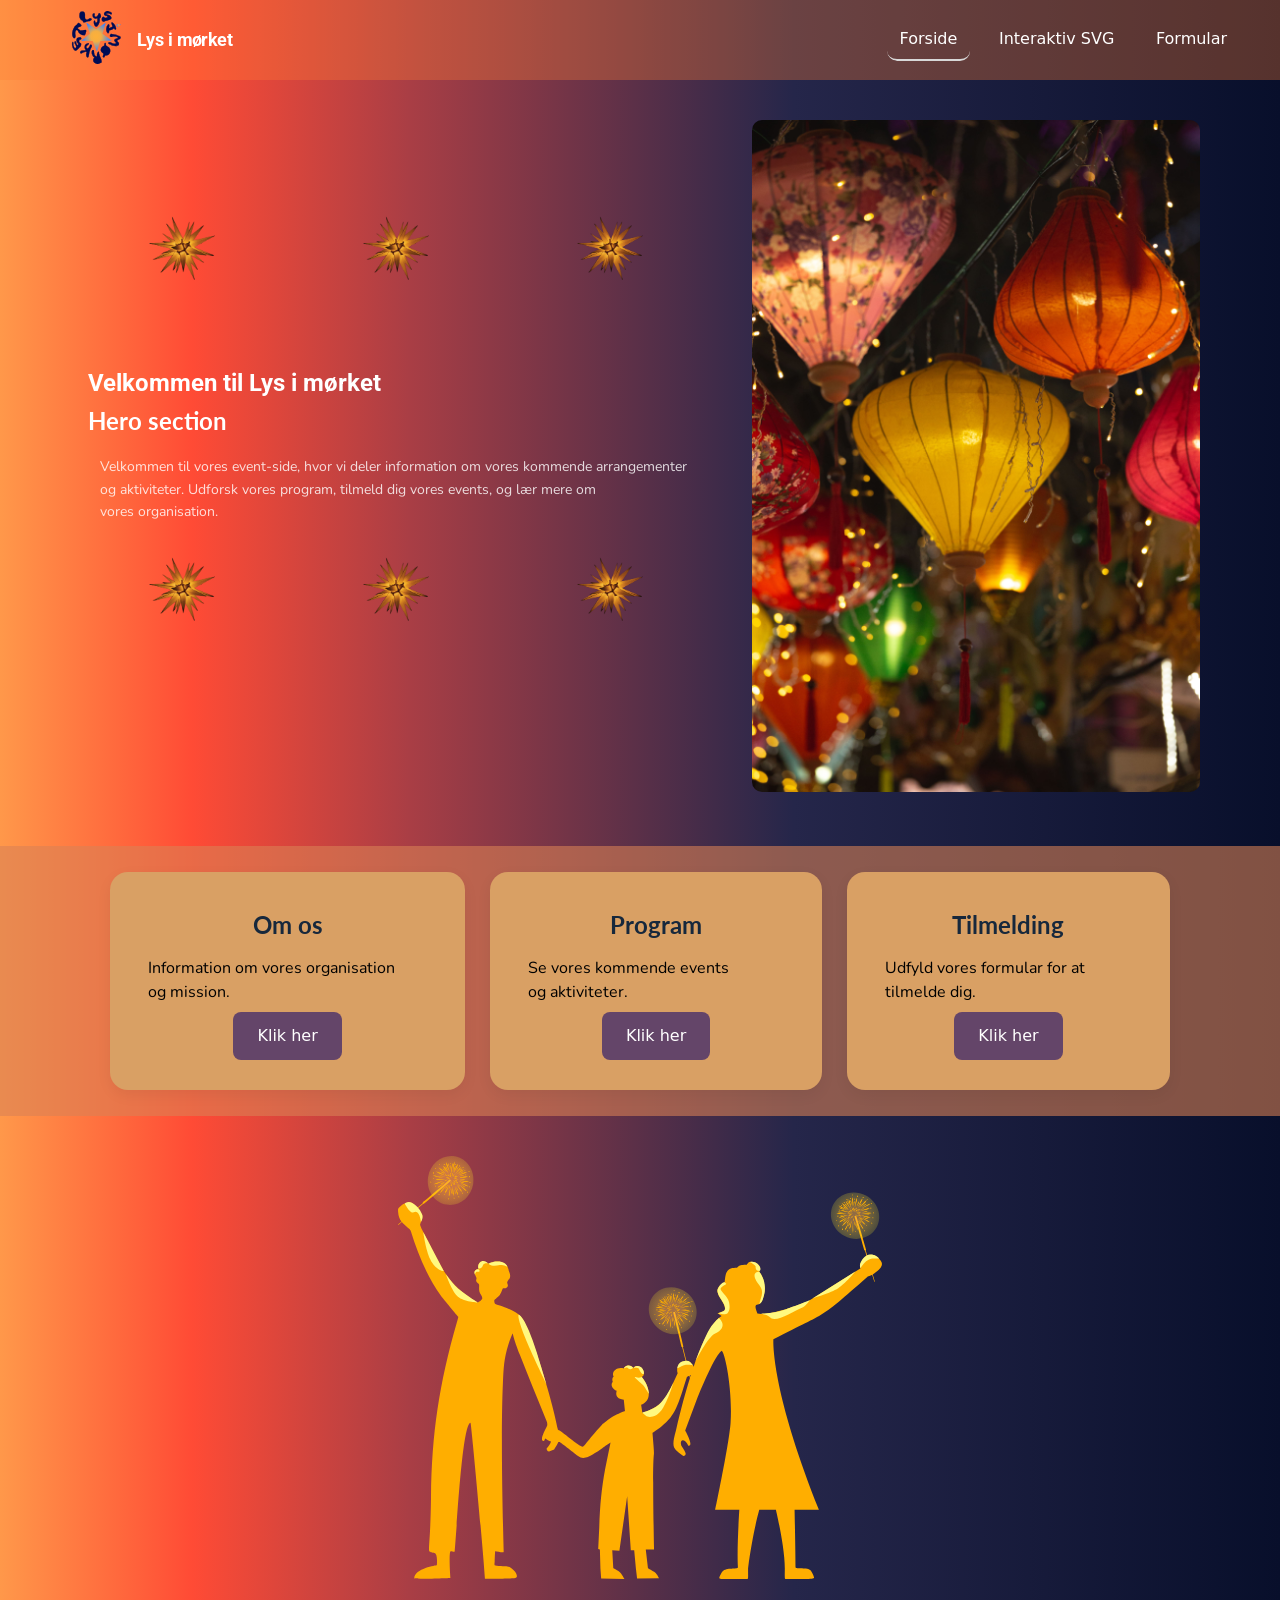
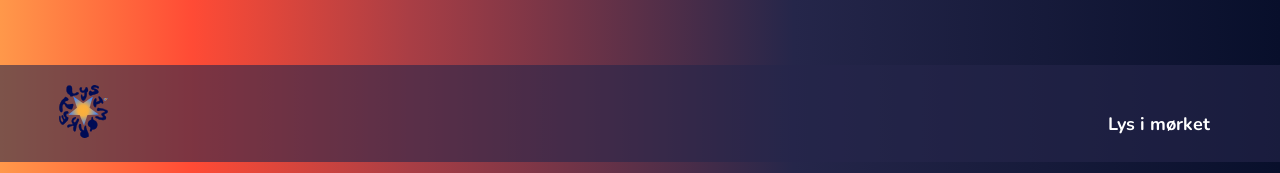
==== commit a2a64ffa: "rettet mapper" ====
--- a/index.html
+++ b/index.html
@@ -19,7 +19,7 @@
     <header class="site-header">
       <div class="header-content">
         <a class="site-logo" href="./"
-          ><img src="../svg's/logo2.svg" alt="Lys i mørket" />
+          ><img src="svg's/logo2.svg" alt="Lys i mørket" />
           <span>Lys i mørket</span>
         </a>
         <nav class="site-nav">
@@ -37,23 +37,20 @@
       <section class="hero-section">
         <div class="hero-text">
           <div class="stjerne-container">
-            <img class="stjerne-lanterne" src="../pics/stjerne_lanterne.png" alt="Stjerne og lanterne" />
-            <img class="stjerne-lanterne" src="../pics/stjerne_lanterne.png" alt="Stjerne og lanterne" />
-            <img class="stjerne-lanterne" src="../pics/stjerne_lanterne.png" alt="Stjerne og lanterne" />
+            <img class="stjerne-lanterne" src="pics/stjerne_lanterne.png" alt="Stjerne og lanterne" />
+            <img class="stjerne-lanterne" src="pics/stjerne_lanterne.png" alt="Stjerne og lanterne" />
+            <img class="stjerne-lanterne" src="pics/stjerne_lanterne.png" alt="Stjerne og lanterne" />
           </div>
-
           <h1>Velkommen til Lys i mørket</h1>
-          <p class="intro-tekst">Velkommen til vores event-side, hvor vi deler information om vores 
-            kommende arrangementer og aktiviteter. Udforsk vores program, tilmeld dig vores events, 
-            og lær mere om vores organisation.</p>
-
+          <h2>Hero section</h2>
+          <p class="intro-tekst">Velkommen til vores event-side, hvor vi deler information om vores kommende arrangementer og aktiviteter. Udforsk vores program, tilmeld dig vores events, og lær mere om vores organisation.</p>
           <div class="stjerne-container">
-            <img class="stjerne-lanterne" src="../pics/stjerne_lanterne.png" alt="Stjerne og lanterne" />
-            <img class="stjerne-lanterne" src="../pics/stjerne_lanterne.png" alt="Stjerne og lanterne" />
-            <img class="stjerne-lanterne" src="../pics/stjerne_lanterne.png" alt="Stjerne og lanterne" />
+            <img class="stjerne-lanterne" src="pics/stjerne_lanterne.png" alt="Stjerne og lanterne" />
+            <img class="stjerne-lanterne" src="pics/stjerne_lanterne.png" alt="Stjerne og lanterne" />
+            <img class="stjerne-lanterne" src="pics/stjerne_lanterne.png" alt="Stjerne og lanterne" />
           </div>
         </div>
-        <img class="hero-image" src="../pics/lanterner.jpg" alt="Billede til hero section" />
+        <img class="hero-image" src="pics/lanterner.jpg" alt="Billede til hero section" />
       </section>
 
       <div class="section-container">
@@ -64,7 +61,7 @@
           <section class="popup">
             <button popovertarget="popup-om-os">Klik her</button>
             <div id="popup-om-os" popover>
-              <img class="om-os-billede" src="./pics/stjernekaster.jpg" alt="Om os billede" />
+              <img class="om-os-billede" src="pics/stjernekaster.jpg" alt="Om os billede" />
               <h2>Hvem er vi?</h2>
               <p>Vi er en organisation, der ønsker at skabe fællesskab, håb og gode oplevelser gennem vores arrangementer.<br />Her kan du lære mere om vores formål, værdier og det arbejde, vi står sammen om.</p>
             </div>
@@ -91,7 +88,7 @@
                   <span class="program-aktivitet">Sæt lanterner i havnen</span>
                 </div>
               </div>
-              <img src="../svg's/program.svg" alt="Illustration af aftenens program" />
+              <img src="svg's/program.svg" alt="Illustration af aftenens program" />
               <div class="program-cta">
                 <p>Klik her for at se hele programmet</p>
                 <a href="./svg.html" class="cta-knap">Programmet →</a>
@@ -106,7 +103,7 @@
           <section class="popup">
             <button popovertarget="popup-tilmelding">Klik her</button>
             <div id="popup-tilmelding" popover>
-              <img class="tilmelding-billede" src="./pics/lanterne i vand.jpg" alt="Tilmelding billede" />
+              <img class="tilmelding-billede" src="pics/lanterne i vand.jpg" alt="Tilmelding billede" />
               <h2>Tilmelding</h2>
               <p>Kom og vær med til en hyggelig aften fyldt med lys, fællesskab og gode oplevelser! ✨ Udfyld formularen herunder for at blive en del af en aften, hvor vi sammen spreder lys i mørket.</p>
               <a href="./form.html" class="cta-knap">Formular →</a>
@@ -114,13 +111,13 @@
           </section>
         </section>
       </div>
-      <img class="lys-fam2" src="../svg's/lys fam2.svg" alt="lys familie" />
+      <img class="lys-fam2" src="svg's/lys fam2.svg" alt="lys familie" />
     </main>
 
     <footer class="site-footer">
       <div class="footer-content">
         <a class="site-logo" href="./">
-          <img src="../svg's/logo2.svg" alt="Lys i mørket" />
+          <img src="svg's/logo2.svg" alt="Lys i mørket" />
         </a>
         <p>Lys i mørket</p>
       </div>
--- a/style.css
+++ b/style.css
@@ -38,16 +38,10 @@
 /* Skrifttyper */
 h1 {
   font-family: "Roboto", sans-serif;
-  color: white;
 }
 
 h2 {
   font-family: "Lato", sans-serif;
-  color: white;
-}
-
-h3 {
-  color: white;
 }
 
 p {
@@ -59,6 +53,11 @@
 h3,
 p {
   margin: 0.5rem;
+  color: black;
+}
+
+h1 {
+  color: white;
 }
 
 main {
@@ -200,6 +199,7 @@
   color: white;
 }
 .site-footer p {
+  color: white;
   margin-right: 30px;
   margin-top: 30px;
   font-size: 18px;
@@ -305,176 +305,10 @@
 
 /* Flader */
 .panel,
+.form-placeholder,
 .opsamling-placeholder {
   background: rgba(255, 197, 132, 0.479);
   border-radius: 18px;
-}
-
-/*form styling*/
-.form-page {
-  display: grid;
-  gap: var(--space-2);
-}
-
-.form-intro {
-  display: grid;
-  gap: var(--space-1);
-  align-content: start;
-  max-width: 60ch;
-}
-
-.form-intro p {
-  color: white;
-  line-height: 1.6;
-}
-
-/* Formularboksen: */
-.form-placeholder {
-  display: grid;
-  gap: 1.5rem;
-  background: rgba(255, 197, 132, 0.35);
-  border: 1px solid rgba(255, 241, 176, 0.4);
-  border-radius: 18px;
-  padding: 2rem;
-  box-sizing: border-box;
-}
-
-/*------------*/
-/* Formularens felter */
-.form-placeholder > div {
-  display: grid;
-  gap: 0.5rem;
-}
-
-.form-placeholder label {
-  color: #fff;
-  font-weight: bold;
-}
-
-/* Inputfelter i formularen*/
-.form-placeholder input[type="text"],
-.form-placeholder input[type="email"],
-.form-placeholder input[type="number"] {
-  width: 100%;
-  box-sizing: border-box;
-  padding: 0.8rem;
-  border: 1px solid #e9bd70;
-  border-radius: 9px;
-  background: #fff1df;
-  color: #25264a;
-  font-size: 1rem;
-  outline: none;
-  transition:
-    border 0.3s ease,
-    box-shadow 0.3s ease;
-}
-
-/* Når man klikker på et inputfelt */
-.form-placeholder input:focus {
-  border-color: #a95136;
-  box-shadow: 0 0 0 3px rgba(169, 81, 54, 0.2);
-}
-
-/* Dekoration på formularen */
-.form-placeholder fieldset {
-  display: grid;
-  gap: 0.8rem;
-  border: 1px solid rgba(255, 241, 176, 0.6);
-  border-radius: 12px;
-  padding: 1rem;
-}
-
-.form-placeholder legend {
-  color: white;
-  font-weight: bold;
-  padding: 0 0.5rem;
-}
-
-/* Checkbox og tekst */
-.form-placeholder fieldset label,
-.form-placeholder > label {
-  display: flex;
-  align-items: center;
-  gap: 0.7rem;
-  font-weight: normal;
-  cursor: pointer;
-}
-
-/* Selve checkboxene */
-/* Stjerner i stedet for almindelige checkbokse */
-.form-placeholder input[type="checkbox"] {
-  appearance: none; /* Fjerner browserens standard-checkbox */
-  width: 22px; /* stjernens bredde */
-  height: 22px; /* stjernens højde */
-  margin: 0;
-  cursor: pointer; /* Viser en hånd, når man holder musen over stjernen */
-  flex-shrink: 0;
-  display: inline-grid;
-  place-items: center;
-  border: none;
-  background: transparent;
-  box-shadow: none;
-  transform: translateY(-3px); /* placere hvor højt stjernerne er ift. teksten */
-}
-
-.form-placeholder input[type="checkbox"]::before {
-  content: "☆"; /* Indsætter en tom stjerne */
-  font-size: 25px; /* stjernens størrelse */
-  color: #fff1b0;
-  line-height: 1;
-}
-
-.form-placeholder input[type="checkbox"]:checked::before {
-  content: "★"; /* ændrer til en fyldt stjerne, når checkboxen er markeret. */
-}
-
-/* Tilmeldingsknap */
-.form-placeholder button {
-  justify-self: start;
-  background: #a95136;
-  color: white;
-  border: none;
-  border-radius: 9px;
-  padding: 0.85rem 2rem;
-  font-size: 1rem;
-  font-weight: bold;
-  cursor: pointer;
-  transition:
-    background 0.3s ease,
-    transform 0.3s ease;
-}
-
-.form-placeholder button:hover {
-  background: #724cb8;
-  transform: translateY(-3px);
-}
-
-/* Mobilvisning af formular*/
-@media (width > 600px) {
-  .form-page {
-    grid-template-columns: min(40%, 50ch) 1fr;
-    align-items: start;
-  }
-}
-
-@media (max-width: 600px) {
-  .form-page {
-    grid-template-columns: 1fr;
-  }
-
-  .form-intro {
-    order: -1;
-  }
-
-  .form-placeholder {
-    padding: 1.2rem;
-  }
-}
-
-/*---------------------*/
-
-legend {
-  display: contents;
 }
 
 .svg-placeholder {
@@ -712,7 +546,7 @@
 
   &:hover {
     transform: scale(1.15);
-    content: url("../svg's/mørk fam.svg");
+    content: url("svg's/mørk fam.svg");
   }
 }
 @media (max-width: 800px) {
@@ -730,7 +564,7 @@
 
   &:hover {
     transform: scale(1.15);
-    content: url("../svg's/lys fam2.svg");
+    content: url("svg's/lys fam2.svg");
   }
 }
 main > .lys-fam2,
@@ -757,6 +591,14 @@
   flex: 1;
 }
 
+.hero-text h1 {
+  color: white;
+}
+
+.hero-text h2 {
+  color: white;
+}
+
 .hero-image {
   width: 40%;
   height: auto;
@@ -777,6 +619,7 @@
   color: rgba(255, 255, 255, 0.822);
   font-size: 14px;
   line-height: 1.6;
+  margin: 20px;
   transition: transform 0.4 ease;
 }
 .stjerne-lanterne {
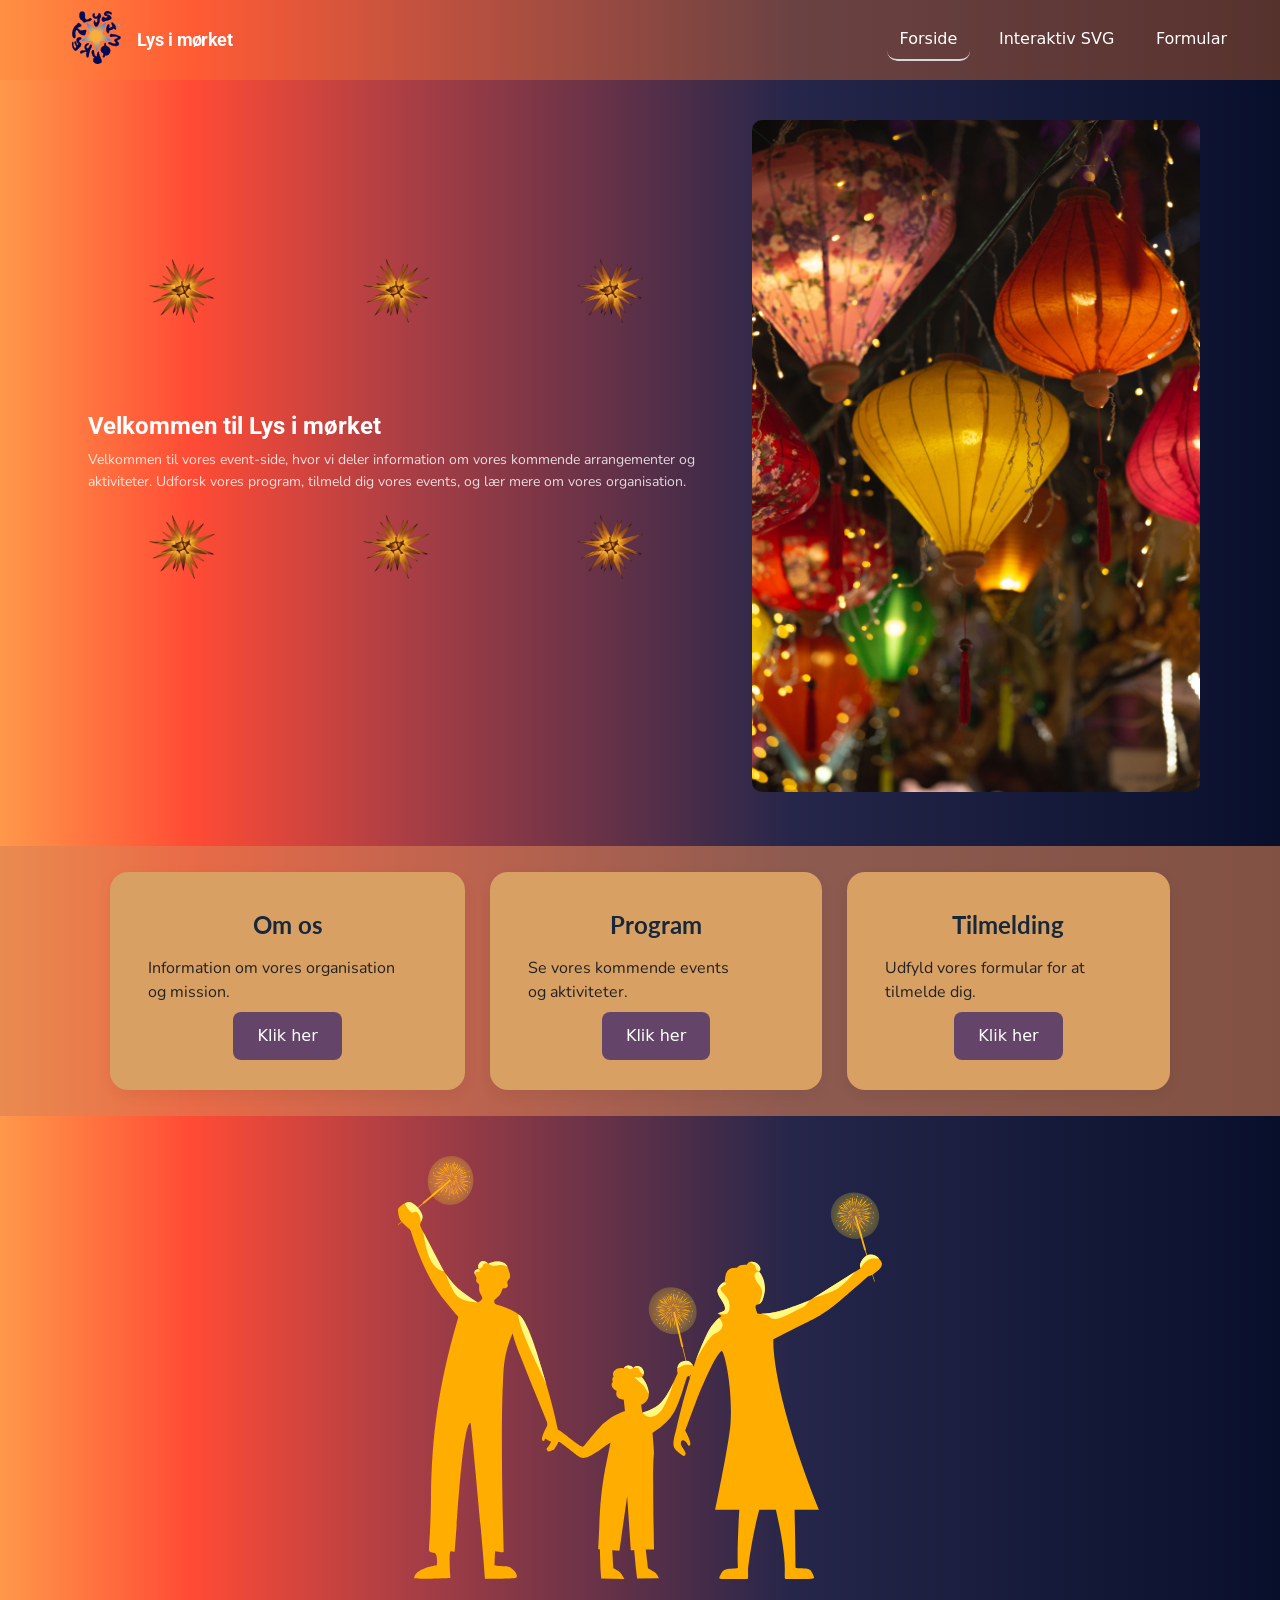
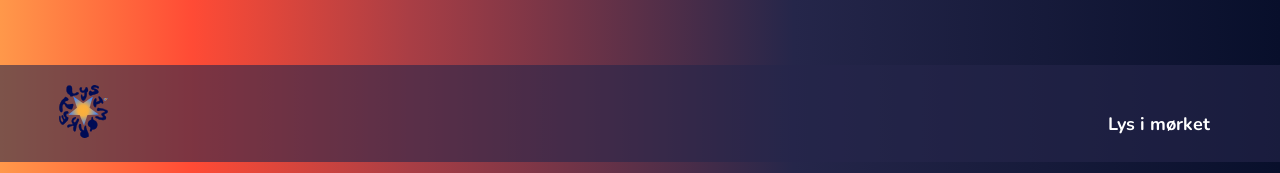
==== commit 540bb332: "Merge branch 'main' of https://github.com/Emilie-mdd/lys-i-m-rket-event-site" ====
--- a/index.html
+++ b/index.html
@@ -41,9 +41,12 @@
             <img class="stjerne-lanterne" src="pics/stjerne_lanterne.png" alt="Stjerne og lanterne" />
             <img class="stjerne-lanterne" src="pics/stjerne_lanterne.png" alt="Stjerne og lanterne" />
           </div>
+
           <h1>Velkommen til Lys i mørket</h1>
-          <h2>Hero section</h2>
-          <p class="intro-tekst">Velkommen til vores event-side, hvor vi deler information om vores kommende arrangementer og aktiviteter. Udforsk vores program, tilmeld dig vores events, og lær mere om vores organisation.</p>
+          <p class="intro-tekst">Velkommen til vores event-side, hvor vi deler information om vores 
+            kommende arrangementer og aktiviteter. Udforsk vores program, tilmeld dig vores events, 
+            og lær mere om vores organisation.</p>
+
           <div class="stjerne-container">
             <img class="stjerne-lanterne" src="pics/stjerne_lanterne.png" alt="Stjerne og lanterne" />
             <img class="stjerne-lanterne" src="pics/stjerne_lanterne.png" alt="Stjerne og lanterne" />
--- a/style.css
+++ b/style.css
@@ -38,10 +38,16 @@
 /* Skrifttyper */
 h1 {
   font-family: "Roboto", sans-serif;
+  color: white;
 }
 
 h2 {
   font-family: "Lato", sans-serif;
+  color: white;
+}
+
+h3 {
+  color: white;
 }
 
 p {
@@ -53,11 +59,6 @@
 h3,
 p {
   margin: 0.5rem;
-  color: black;
-}
-
-h1 {
-  color: white;
 }
 
 main {
@@ -199,7 +200,6 @@
   color: white;
 }
 .site-footer p {
-  color: white;
   margin-right: 30px;
   margin-top: 30px;
   font-size: 18px;
@@ -305,10 +305,204 @@
 
 /* Flader */
 .panel,
-.form-placeholder,
 .opsamling-placeholder {
   background: rgba(255, 197, 132, 0.479);
   border-radius: 18px;
+}
+
+/*form styling*/
+.form-page {
+  display: grid;
+  gap: var(--space-2);
+}
+
+.form-intro {
+  display: grid;
+  gap: var(--space-1);
+  align-content: start;
+  max-width: 60ch;
+}
+
+.form-intro p {
+  color: white;
+  line-height: 1.6;
+}
+
+/* Formularboksen: */
+.form-placeholder {
+  display: grid;
+  gap: 1.5rem;
+  background: rgba(255, 197, 132, 0.35);
+  border: 1px solid rgba(255, 241, 176, 0.4);
+  border-radius: 18px;
+  padding: 2rem;
+  box-sizing: border-box;
+}
+
+/*------------*/
+/* Formularens felter */
+.form-placeholder > div {
+  display: grid;
+  gap: 0.5rem;
+}
+
+.form-placeholder label {
+  color: #fff;
+  font-weight: bold;
+}
+
+/* Inputfelter i formularen*/
+.form-placeholder input[type="text"],
+.form-placeholder input[type="email"],
+.form-placeholder input[type="number"] {
+  width: 100%;
+  box-sizing: border-box;
+  padding: 0.8rem;
+  border: 1px solid #e9bd70;
+  border-radius: 9px;
+  background: #fff1df;
+  color: #25264a;
+  font-size: 1rem;
+  outline: none;
+  transition:
+    border 0.3s ease,
+    box-shadow 0.3s ease;
+}
+
+/* Dropdown-menu */
+.form-placeholder select {
+  width: 100%;
+  box-sizing: border-box;
+  padding: 0.8rem;
+  border: 1px solid #e9bd70;
+  border-radius: 9px;
+  background: #fff1df;
+  color: #25264a;
+  font-size: 1rem;
+  cursor: pointer;
+}
+
+/* Mulighederne i dropdown-listen */
+.form-placeholder select option {
+  background-color: #25264a;
+  color: #fff1b0;
+}
+
+/* Hover på mulighederne i dropdown-listen */
+.form-placeholder select option:hover {
+  background-color: #a95136;
+  color: #fff1b0;
+}
+
+/* Når man klikker på et inputfelt */
+.form-placeholder input:focus {
+  border-color: #a95136;
+  box-shadow: 0 0 0 3px rgba(169, 81, 54, 0.2);
+}
+
+/* Dekoration på formularen */
+.form-placeholder fieldset {
+  display: grid;
+  gap: 0.8rem;
+  border: 1px solid rgba(255, 241, 176, 0.6);
+  border-radius: 12px;
+  padding: 1rem;
+}
+
+.form-placeholder legend {
+  color: white;
+  font-weight: bold;
+  padding: 0 0.5rem;
+}
+
+/* Checkbox og tekst */
+.form-placeholder fieldset label,
+.form-placeholder > label {
+  display: flex;
+  align-items: center;
+  gap: 0.7rem;
+  font-weight: normal;
+  cursor: pointer;
+}
+
+/* Selve checkboxene */
+/* Stjerner i stedet for almindelige checkbokse */
+.form-placeholder input[type="checkbox"],
+.form-placeholder input[type="radio"] {
+  appearance: none; /* Fjerner browserens standard-checkbox */
+  width: 22px; /* stjernens bredde */
+  height: 22px; /* stjernens højde */
+  margin: 0;
+  cursor: pointer; /* Viser en hånd, når man holder musen over stjernen */
+  flex-shrink: 0;
+  display: inline-grid;
+  place-items: center;
+  border: none;
+  background: transparent;
+  box-shadow: none;
+  transform: translateY(-3px); /* placere hvor højt stjernerne er ift. teksten */
+}
+
+.form-placeholder input[type="checkbox"]::before,
+.form-placeholder input[type="radio"]::before {
+  content: "☆"; /* Indsætter en tom stjerne */
+  font-size: 25px; /* stjernens størrelse */
+  color: #fff1b0;
+  line-height: 1;
+}
+
+.form-placeholder input[type="checkbox"]:checked::before,
+.form-placeholder input[type="radio"]:checked::before {
+  content: "★"; /* ændrer til en fyldt stjerne, når checkboxen er markeret. */
+}
+
+/* Tilmeldingsknap */
+.form-placeholder button {
+  justify-self: start;
+  background: #a95136;
+  color: white;
+  border: none;
+  border-radius: 9px;
+  padding: 0.85rem 2rem;
+  font-size: 1rem;
+  font-weight: bold;
+  cursor: pointer;
+  transition:
+    background 0.3s ease,
+    transform 0.3s ease;
+}
+
+.form-placeholder button:hover {
+  background: #724cb8;
+  transform: translateY(-3px);
+}
+
+/* Mobilvisning af formular*/
+@media (width > 600px) {
+  .form-page {
+    grid-template-columns: min(40%, 50ch) 1fr;
+    align-items: start;
+  }
+}
+
+@media (max-width: 600px) {
+  .form-page {
+    grid-template-columns: 1fr;
+  }
+
+  .form-intro {
+    order: -1;
+  }
+
+  .form-placeholder {
+    padding: 1.2rem;
+  }
+}
+
+/*---------------------*/
+
+legend {
+  display: contents;
 }
 
 .svg-placeholder {
@@ -591,14 +785,6 @@
   flex: 1;
 }
 
-.hero-text h1 {
-  color: white;
-}
-
-.hero-text h2 {
-  color: white;
-}
-
 .hero-image {
   width: 40%;
   height: auto;
@@ -619,7 +805,6 @@
   color: rgba(255, 255, 255, 0.822);
   font-size: 14px;
   line-height: 1.6;
-  margin: 20px;
   transition: transform 0.4 ease;
 }
 .stjerne-lanterne {
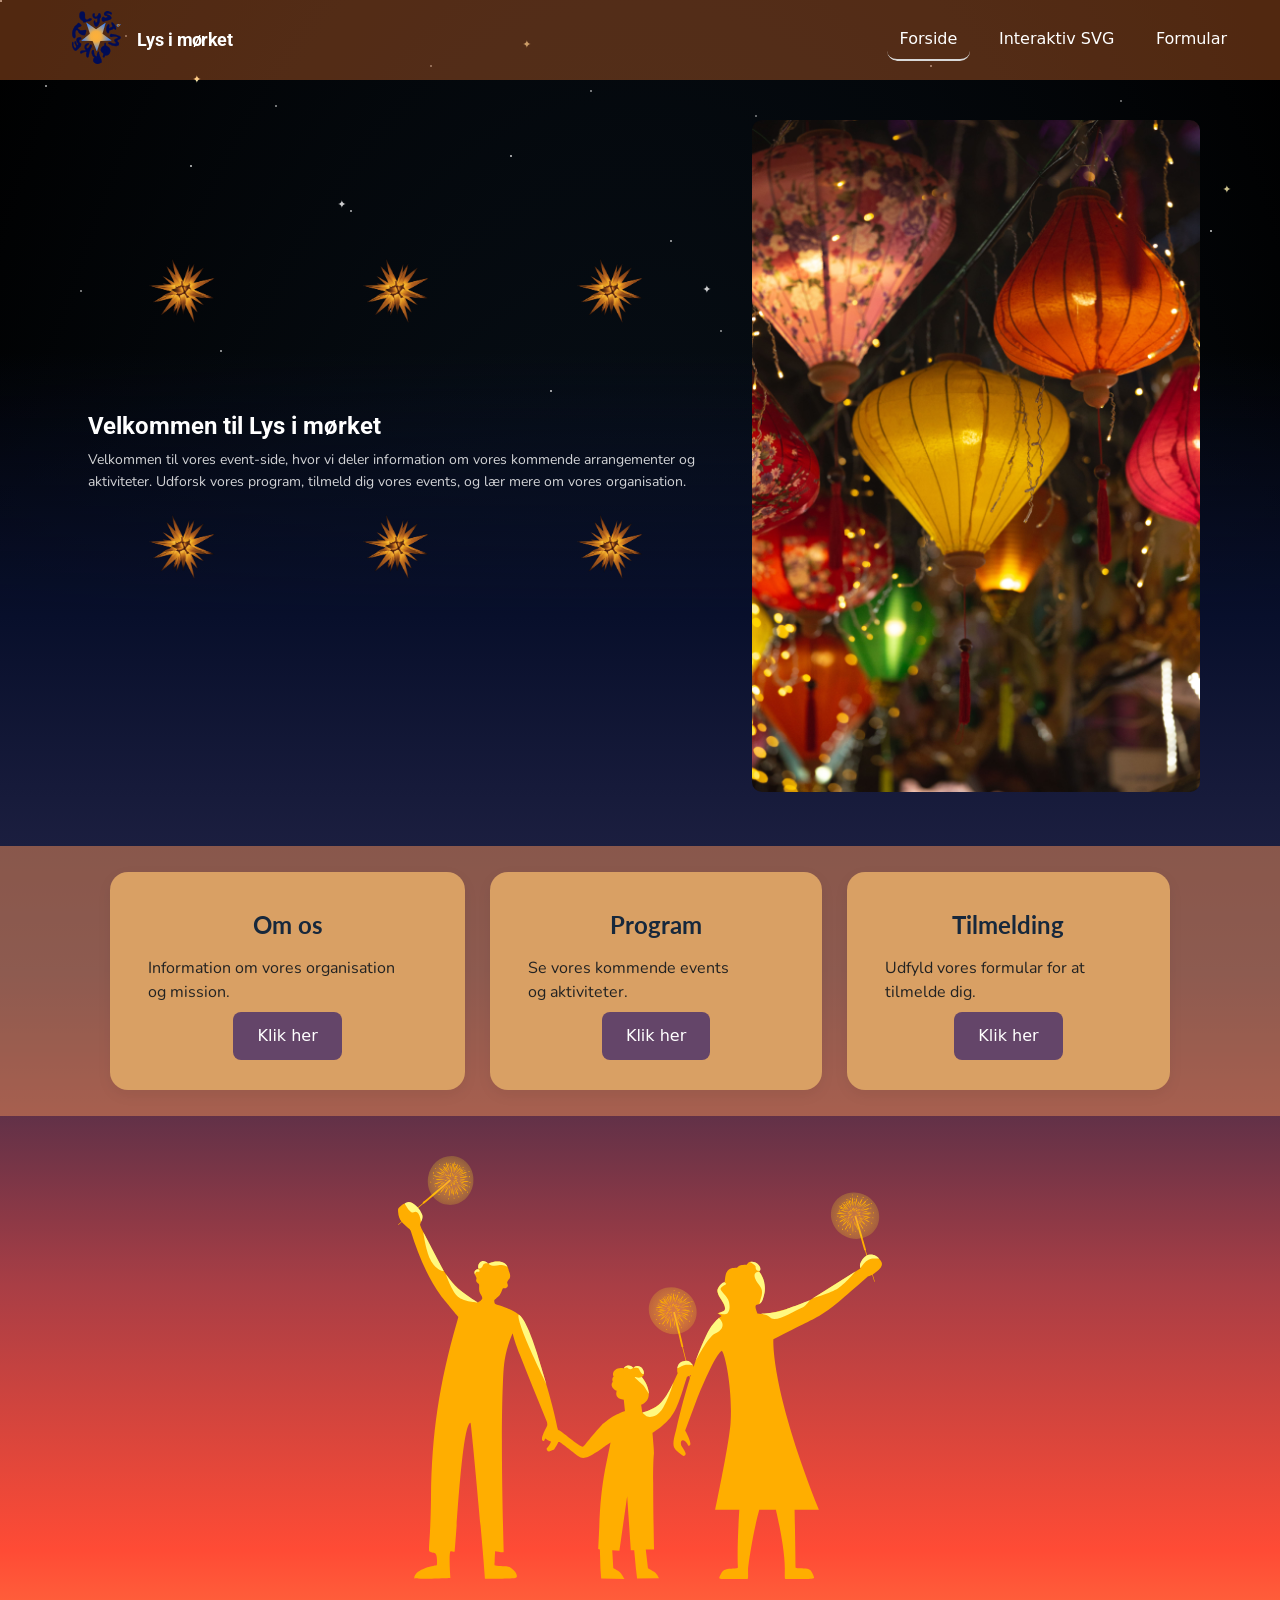
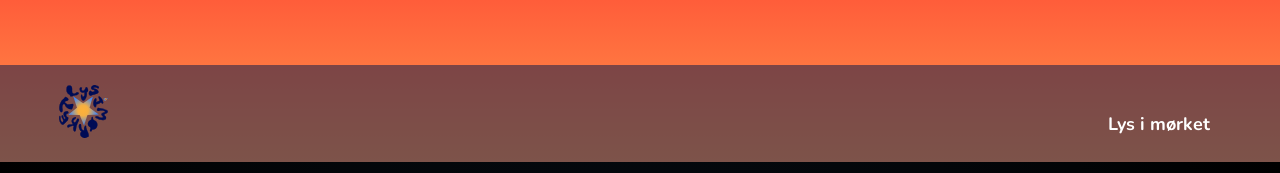
==== commit 01805b05: "tilføjer opsamlingsside" ====
--- a/index.html
+++ b/index.html
@@ -16,10 +16,11 @@
   </head>
 
   <body>
+    <!-- NYT stjernehimmel --> <div class="stars"></div>  
     <header class="site-header">
       <div class="header-content">
         <a class="site-logo" href="./"
-          ><img src="svg's/logo2.svg" alt="Lys i mørket" />
+          ><img src="../svg's/logo2.svg" alt="Lys i mørket" />
           <span>Lys i mørket</span>
         </a>
         <nav class="site-nav">
@@ -37,9 +38,9 @@
       <section class="hero-section">
         <div class="hero-text">
           <div class="stjerne-container">
-            <img class="stjerne-lanterne" src="pics/stjerne_lanterne.png" alt="Stjerne og lanterne" />
-            <img class="stjerne-lanterne" src="pics/stjerne_lanterne.png" alt="Stjerne og lanterne" />
-            <img class="stjerne-lanterne" src="pics/stjerne_lanterne.png" alt="Stjerne og lanterne" />
+            <img class="stjerne-lanterne" src="../pics/stjerne_lanterne.png" alt="Stjerne og lanterne" />
+            <img class="stjerne-lanterne" src="../pics/stjerne_lanterne.png" alt="Stjerne og lanterne" />
+            <img class="stjerne-lanterne" src="../pics/stjerne_lanterne.png" alt="Stjerne og lanterne" />
           </div>
 
           <h1>Velkommen til Lys i mørket</h1>
@@ -48,12 +49,12 @@
             og lær mere om vores organisation.</p>
 
           <div class="stjerne-container">
-            <img class="stjerne-lanterne" src="pics/stjerne_lanterne.png" alt="Stjerne og lanterne" />
-            <img class="stjerne-lanterne" src="pics/stjerne_lanterne.png" alt="Stjerne og lanterne" />
-            <img class="stjerne-lanterne" src="pics/stjerne_lanterne.png" alt="Stjerne og lanterne" />
+            <img class="stjerne-lanterne" src="../pics/stjerne_lanterne.png" alt="Stjerne og lanterne" />
+            <img class="stjerne-lanterne" src="../pics/stjerne_lanterne.png" alt="Stjerne og lanterne" />
+            <img class="stjerne-lanterne" src="../pics/stjerne_lanterne.png" alt="Stjerne og lanterne" />
           </div>
         </div>
-        <img class="hero-image" src="pics/lanterner.jpg" alt="Billede til hero section" />
+        <img class="hero-image" src="../pics/lanterner.jpg" alt="Billede til hero section" />
       </section>
 
       <div class="section-container">
@@ -64,7 +65,7 @@
           <section class="popup">
             <button popovertarget="popup-om-os">Klik her</button>
             <div id="popup-om-os" popover>
-              <img class="om-os-billede" src="pics/stjernekaster.jpg" alt="Om os billede" />
+              <img class="om-os-billede" src="./pics/stjernekaster.jpg" alt="Om os billede" />
               <h2>Hvem er vi?</h2>
               <p>Vi er en organisation, der ønsker at skabe fællesskab, håb og gode oplevelser gennem vores arrangementer.<br />Her kan du lære mere om vores formål, værdier og det arbejde, vi står sammen om.</p>
             </div>
@@ -91,7 +92,7 @@
                   <span class="program-aktivitet">Sæt lanterner i havnen</span>
                 </div>
               </div>
-              <img src="svg's/program.svg" alt="Illustration af aftenens program" />
+              <img src="../svg's/program.svg" alt="Illustration af aftenens program" />
               <div class="program-cta">
                 <p>Klik her for at se hele programmet</p>
                 <a href="./svg.html" class="cta-knap">Programmet →</a>
@@ -106,7 +107,7 @@
           <section class="popup">
             <button popovertarget="popup-tilmelding">Klik her</button>
             <div id="popup-tilmelding" popover>
-              <img class="tilmelding-billede" src="pics/lanterne i vand.jpg" alt="Tilmelding billede" />
+              <img class="tilmelding-billede" src="./pics/lanterne i vand.jpg" alt="Tilmelding billede" />
               <h2>Tilmelding</h2>
               <p>Kom og vær med til en hyggelig aften fyldt med lys, fællesskab og gode oplevelser! ✨ Udfyld formularen herunder for at blive en del af en aften, hvor vi sammen spreder lys i mørket.</p>
               <a href="./form.html" class="cta-knap">Formular →</a>
@@ -114,13 +115,13 @@
           </section>
         </section>
       </div>
-      <img class="lys-fam2" src="svg's/lys fam2.svg" alt="lys familie" />
+      <img class="lys-fam2" src="../svg's/lys fam2.svg" alt="lys familie" />
     </main>
 
     <footer class="site-footer">
       <div class="footer-content">
         <a class="site-logo" href="./">
-          <img src="svg's/logo2.svg" alt="Lys i mørket" />
+          <img src="../svg's/logo2.svg" alt="Lys i mørket" />
         </a>
         <p>Lys i mørket</p>
       </div>
--- a/style.css
+++ b/style.css
@@ -24,14 +24,114 @@
   display: grid;
   grid-template-rows: auto minmax(0, 1fr) auto;
   grid-template-columns: minmax(1rem, 1fr) minmax(0, 75rem) minmax(1rem, 1fr);
-  background: linear-gradient(to left, #080f2b 0%, #25264a 38%, #a93e45 68%, #ff4b35 85%, #ff984a 100%);
-}
-
+
+  /* Nannas: background: 
+  linear-gradient(
+  to left, 
+  #080f2b 0%, 
+  #25264a 38%, 
+  #a93e45 68%, 
+  #ff4b35 85%, 
+  #ff984a 100%); */
+  background: linear-gradient(to top, #ff984a 0%, #ff4b35 12%, #a93e45 27%, #25264a 45%, #080f2b 65%, transparent 80%), radial-gradient(ellipse at bottom, #0d1b2a 0%, #000 100%);
+
+  position: relative;
+  isolation: isolate;
+}
+
+/* Stjernehimmel i baggrund*/
+.stars {
+  width: 2px;
+  height: 2px;
+  background: rgba(255, 255, 255, 0.8);
+  border-radius: 50%;
+  position: fixed;
+  top: 0;
+  left: 0;
+  z-index: 0;
+  pointer-events: none;
+
+  box-shadow:
+    45px 85px rgba(255, 255, 255, 0.7),
+    125px 35px rgba(255, 255, 255, 0.5),
+    190px 165px rgba(255, 255, 255, 0.8),
+    275px 105px rgba(255, 255, 255, 0.6),
+    350px 210px rgba(255, 255, 255, 0.7),
+    430px 65px rgba(255, 255, 255, 0.5),
+    510px 155px rgba(255, 255, 255, 0.8),
+    590px 90px rgba(255, 255, 255, 0.6),
+    670px 240px rgba(255, 255, 255, 0.7),
+    755px 115px rgba(255, 255, 255, 0.5),
+    840px 195px rgba(255, 255, 255, 0.8),
+    930px 65px rgba(255, 255, 255, 0.6),
+    1020px 175px rgba(255, 255, 255, 0.7),
+    1120px 100px rgba(255, 255, 255, 0.5),
+    1210px 230px rgba(255, 255, 255, 0.8),
+    80px 290px rgba(255, 255, 255, 0.6),
+    220px 350px rgba(255, 255, 255, 0.7),
+    390px 310px rgba(255, 255, 255, 0.5),
+    550px 390px rgba(255, 255, 255, 0.8),
+    720px 330px rgba(255, 255, 255, 0.6),
+    880px 420px rgba(255, 255, 255, 0.7),
+    1060px 350px rgba(255, 255, 255, 0.5),
+    1190px 440px rgba(255, 255, 255, 0.8),
+    1300px 140px rgba(255, 255, 255, 0.6),
+    1400px 280px rgba(255, 255, 255, 0.7),
+    1500px 120px rgba(255, 255, 255, 0.5),
+    1350px 430px rgba(255, 255, 255, 0.8),
+    1550px 380px rgba(255, 255, 255, 0.6);
+
+  animation: twinkle 4s infinite ease-in-out alternate;
+}
+
+/* Firetakkede stjerner */
+.stars::before {
+  content: "✦";
+  position: fixed;
+  top: 8%;
+  left: 15%;
+  color: #fff1b0;
+  font-size: 11px;
+  text-shadow:
+    145px 125px 0 rgba(255, 255, 255, 0.8),
+    330px -35px 0 rgba(255, 241, 176, 0.7),
+    510px 210px 0 rgba(255, 255, 255, 0.8),
+    690px 75px 0 rgba(255, 241, 176, 0.6),
+    850px 260px 0 rgba(255, 255, 255, 0.7),
+    1030px 110px 0 rgba(255, 241, 176, 0.8),
+    1150px 320px 0 rgba(255, 255, 255, 0.7),
+    1280px 90px 0 rgba(255, 255, 255, 0.7),
+    1380px 190px 0 rgba(255, 241, 176, 0.8),
+    1480px 55px 0 rgba(255, 255, 255, 0.6),
+    1320px 310px 0 rgba(255, 255, 255, 0.8),
+    1450px 410px 0 rgba(255, 241, 176, 0.6),
+    1550px 250px 0 rgba(255, 255, 255, 0.7);
+
+  animation: twinkle 3.5s infinite ease-in-out alternate;
+  pointer-events: none;
+}
+
+@keyframes twinkle {
+  0% {
+    opacity: 0.45;
+  }
+  100% {
+    opacity: 0.9;
+  }
+}
+
+/* Sørger for at sidens indhold ligger over stjernerne */
+body > *:not(.stars) {
+  position: relative;
+  z-index: 1;
+}
+
+/* Bruger en stjerne som musemarkør på hele websitet */
 html,
 body,
 * {
   cursor:
-    url("pics/curser.svg") 8 8,
+    url("./pics/curser.svg") 8 8,
     auto;
 }
 
@@ -164,7 +264,7 @@
 }
 
 .opsamling-intro p {
-  color: var(--color-muted);
+  color: white;
 }
 
 .error-page {
@@ -328,6 +428,8 @@
   line-height: 1.6;
 }
 
+/*FORMULARSIDEN*/
+
 /* Formularboksen: */
 .form-placeholder {
   display: grid;
@@ -339,7 +441,6 @@
   box-sizing: border-box;
 }
 
-/*------------*/
 /* Formularens felter */
 .form-placeholder > div {
   display: grid;
@@ -499,6 +600,199 @@
   }
 }
 
+/*OPSAMLINGSSIDEN*/
+/* 1. TILBAGE-KNAP */
+.opsamling-intro .button {
+  padding: 12px 25px;
+  border-radius: 30px;
+  background: rgba(255, 241, 176, 0.12);
+  border: 1px solid #e9bd70;
+  color: #fff1b0;
+  font-size: 14px;
+  font-weight: 600;
+  transition: all 0.3s ease;
+}
+
+/* Hover-effekt på tilbage-knappen */
+.opsamling-intro .button:hover {
+  background: #e9bd70;
+  color: #080f2b;
+  transform: translateY(-2px);
+}
+
+/* 2. FÆLLES STYLING AF BILLETTERNE */
+.opsamling-placeholder {
+  max-width: 650px;
+  margin: 40px auto;
+  padding: 55px 45px;
+  border-radius: 22px;
+  position: relative;
+  overflow: hidden;
+  box-shadow: 0 15px 45px rgba(0, 0, 0, 0.25);
+  border: 1px solid rgba(255, 255, 255, 0.2);
+  color: #fff8e9;
+}
+
+/* Indholdet placeres over dekorationerne */
+.billet-indhold {
+  text-align: center;
+  position: relative;
+  z-index: 2;
+}
+/*Informationsboks på begge variationer*/
+.billet-detaljer p {
+  margin: 10px 0;
+  line-height: 1.7;
+}
+
+/* Lille tekst øverst på billetten "LYS I MØRKET" */
+.billet-label {
+  font-size: 11px;
+  letter-spacing: 3px;
+  font-weight: 700;
+  text-transform: uppercase;
+  margin-bottom: 30px;
+}
+
+/* Overskrift "Din personlige billet!" */
+.billet-indhold h2 {
+  font-size: 36px;
+}
+
+/* Beskrivende tekst "Vi glæder os til at lyse vintermørket op sammen med dig."*/
+.billet-tekst {
+  margin-bottom: 30px;
+  line-height: 1.7;
+}
+
+/* Afsluttende tekst "Vi ses i vintermørket ✨" */
+.billet-afslutning {
+  margin-bottom: 40px;
+  margin-top: 30px;
+  font-weight: 700;
+  letter-spacing: 0.5px;
+}
+
+/* Logoet på billetten*/
+.ticket-logo {
+  display: flex;
+  justify-content: center;
+  align-items: center;
+  height: 70px;
+  overflow: hidden;
+  margin: 0 auto;
+}
+
+.ticket-logo img {
+  width: 240px;
+  height: auto;
+  max-width: none;
+  display: block;
+}
+
+/* 3. FÆLLES STJERNEDEKORATIONER I BAGGRUNDEN */
+/* Store stjerner */
+.opsamling-placeholder::before {
+  content: "✦";
+  position: absolute;
+  top: 35px;
+  right: 75px;
+  font-size: 22px;
+  color: #fff1b0;
+  opacity: 0.9;
+  pointer-events: none;
+  z-index: 1;
+
+  /* Flere stjerner placeres med skygger */
+  text-shadow:
+    -400px 70px 0 rgba(255, 241, 176, 0.8),
+    -300px 230px 0 rgba(255, 255, 255, 0.7),
+    -80px 320px 0 rgba(255, 241, 176, 0.8),
+    15px 180px 0 rgba(255, 255, 255, 0.7),
+    -220px -5px 0 rgba(255, 241, 176, 0.7),
+    -350px 450px 0 rgba(255, 255, 255, 0.8),
+    -100px 480px 0 rgba(255, 241, 176, 0.8),
+    200px 430px 0 rgba(255, 255, 255, 0.7);
+}
+
+/* Små lysprikker i baggrunden */
+.opsamling-placeholder::after {
+  content: "";
+  position: absolute;
+  inset: 0;
+  pointer-events: none;
+  z-index: 1;
+
+  background-image: radial-gradient(circle, #fff1b0 1.5px, transparent 2px), radial-gradient(circle, rgba(255, 255, 255, 0.8) 1px, transparent 1.5px), radial-gradient(circle, #ffd477 2px, transparent 2.5px);
+
+  background-size:
+    110px 130px,
+    160px 145px,
+    210px 190px;
+
+  background-position:
+    20px 15px,
+    70px 60px,
+    130px 25px;
+
+  opacity: 0.45;
+}
+
+/* 4. VARIATION 1: SOLNEDGANGSMAGI */
+/* Baggrund med varme solnedgangsfarver */
+.opsamling-placeholder.solnedgang {
+  background: radial-gradient(ellipse at 50% 0%, rgba(255, 230, 158, 0.85) 0%, rgba(255, 183, 105, 0.35) 30%, transparent 60%), linear-gradient(180deg, #ffbd72 0%, #ff965c 28%, #f66b50 58%, #d94e4b 80%, #963e50 100%);
+
+  border-color: rgba(255, 241, 176, 0.5);
+}
+
+/* Informationsboks */
+.solnedgang .billet-detaljer {
+  background: rgba(139, 48, 58, 0.55);
+  border: 1px solid rgba(255, 241, 176, 0.45);
+  box-shadow: 0 5px 20px rgba(111, 38, 48, 0.15);
+  border-radius: 14px;
+  padding: 20px;
+}
+
+/* Farver på tekst i solnedgangsbilletten */
+.solnedgang .billet-label,
+.solnedgang .billet-afslutning {
+  color: #542b25;
+}
+
+.solnedgang .billet-indhold h2 {
+  color: #4a1834;
+}
+
+/* 5. VARIATION 2: STJERNELYS */
+/* Mørk nattehimmel */
+.opsamling-placeholder.stjernelys {
+  background:
+    radial-gradient(circle at 15% 20%, rgba(233, 189, 112, 0.18), transparent 28%), radial-gradient(circle at 85% 80%, rgba(105, 91, 145, 0.3), transparent 35%), radial-gradient(circle at 70% 15%, rgba(255, 241, 176, 0.12), transparent 22%),
+    linear-gradient(145deg, #080f2b 0%, #151b3d 45%, #302d57 100%);
+
+  border-color: rgba(233, 189, 112, 0.4);
+}
+
+/* Informationsboks */
+.stjernelys .billet-detaljer {
+  background: rgba(5, 12, 38, 0.75);
+  border: 1px solid rgba(233, 189, 112, 0.4);
+  box-shadow: 0 5px 20px rgba(0, 0, 0, 0.15);
+  border-radius: 14px;
+  padding: 20px;
+}
+
+/* Farver på tekst i nattebilletten */
+.stjernelys .billet-label,
+.billet-afslutning {
+  color: #e9bd70;
+}
+
+.stjernelys .billet-indhold h2 {
+  color: #fff1c9;
+}
 /*---------------------*/
 
 legend {
@@ -740,7 +1034,7 @@
 
   &:hover {
     transform: scale(1.15);
-    content: url("svg's/mørk fam.svg");
+    content: url("../svg's/mørk fam.svg");
   }
 }
 @media (max-width: 800px) {
@@ -758,7 +1052,7 @@
 
   &:hover {
     transform: scale(1.15);
-    content: url("svg's/lys fam2.svg");
+    content: url("../svg's/lys fam2.svg");
   }
 }
 main > .lys-fam2,
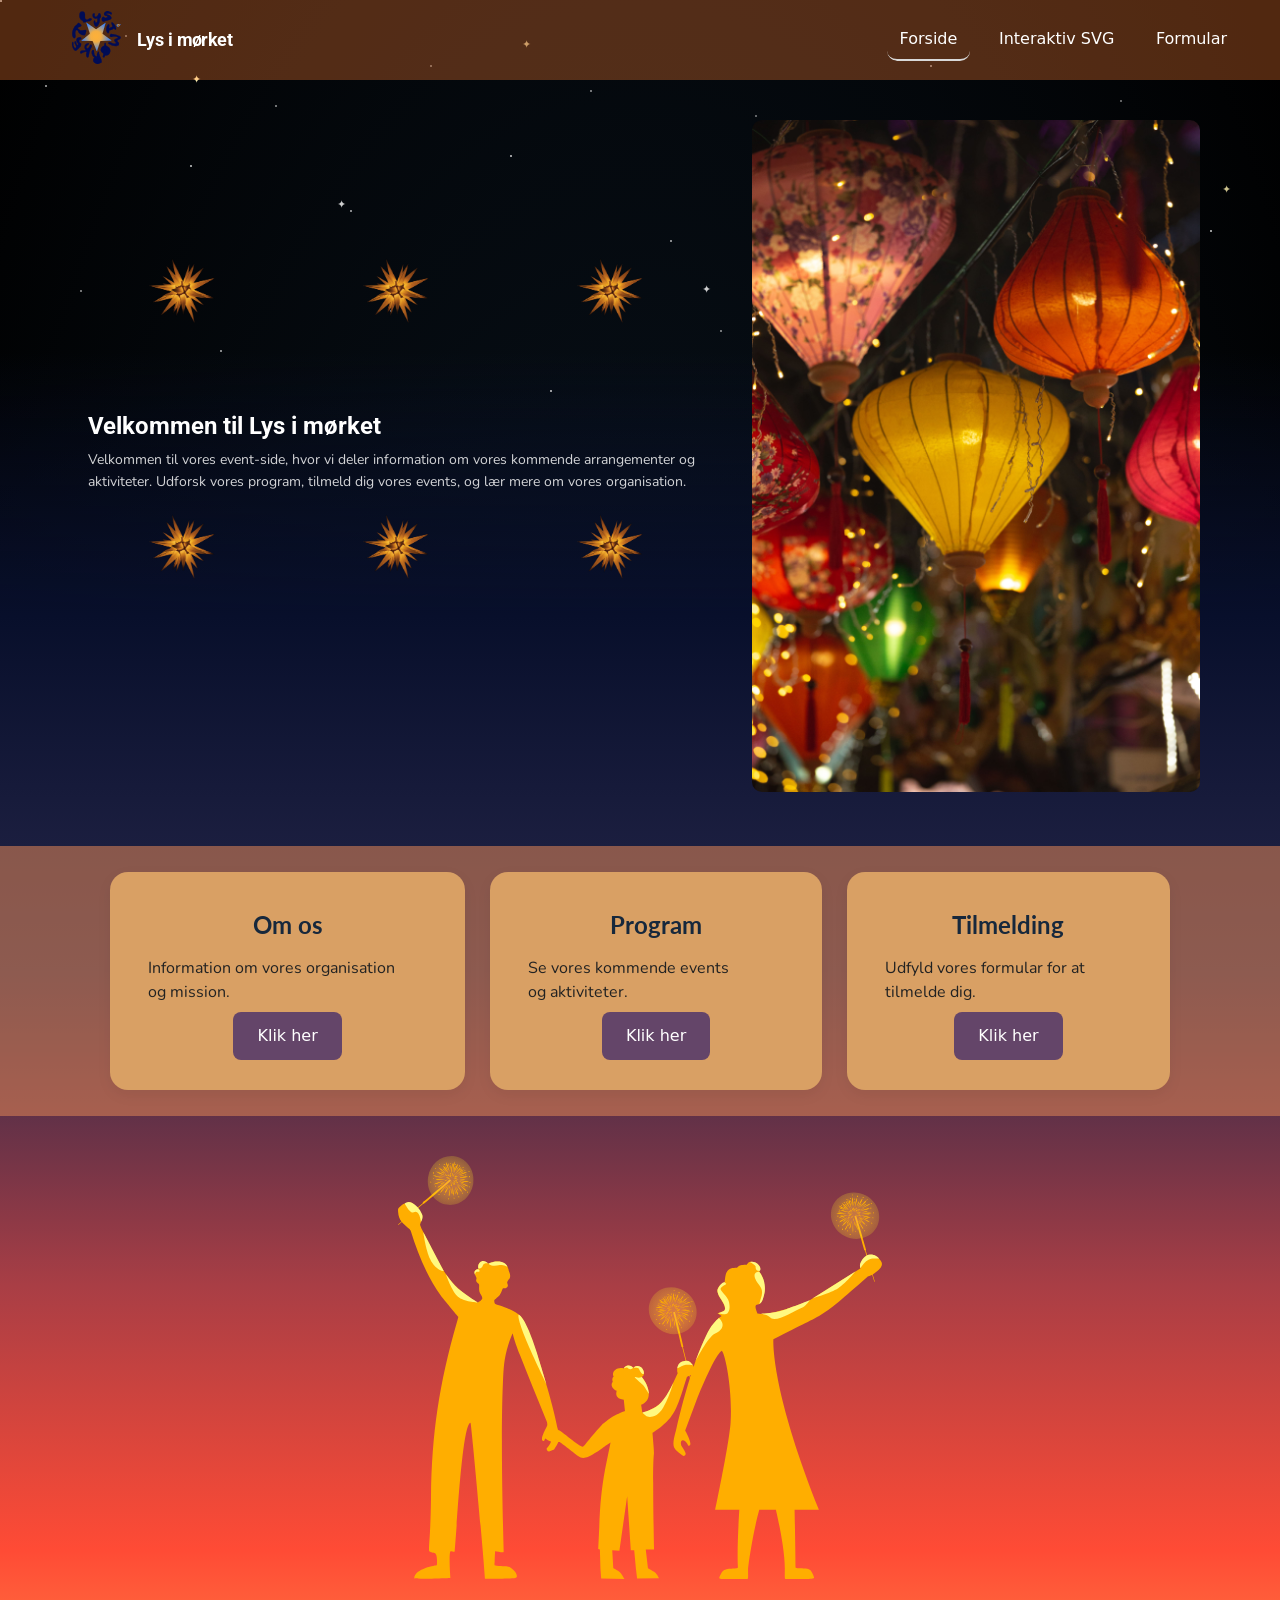
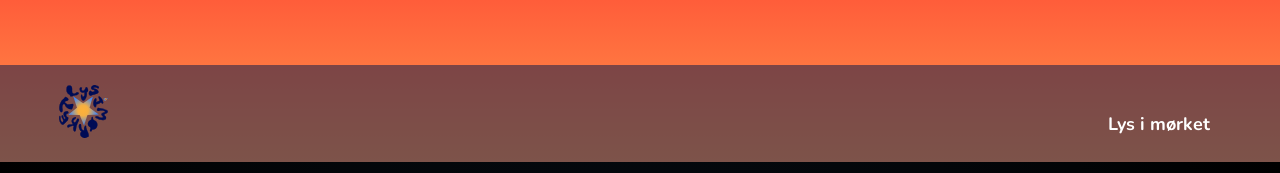
==== commit 377883e0: "rettet navne på img" ====
--- a/index.html
+++ b/index.html
@@ -16,11 +16,12 @@
   </head>
 
   <body>
-    <!-- NYT stjernehimmel --> <div class="stars"></div>  
+    <!-- NYT stjernehimmel -->
+    <div class="stars"></div>
     <header class="site-header">
       <div class="header-content">
         <a class="site-logo" href="./"
-          ><img src="../svg's/logo2.svg" alt="Lys i mørket" />
+          ><img src="svg's/logo2.svg" alt="Lys i mørket" />
           <span>Lys i mørket</span>
         </a>
         <nav class="site-nav">
@@ -38,23 +39,21 @@
       <section class="hero-section">
         <div class="hero-text">
           <div class="stjerne-container">
-            <img class="stjerne-lanterne" src="../pics/stjerne_lanterne.png" alt="Stjerne og lanterne" />
-            <img class="stjerne-lanterne" src="../pics/stjerne_lanterne.png" alt="Stjerne og lanterne" />
-            <img class="stjerne-lanterne" src="../pics/stjerne_lanterne.png" alt="Stjerne og lanterne" />
+            <img class="stjerne-lanterne" src="pics/stjerne_lanterne.png" alt="Stjerne og lanterne" />
+            <img class="stjerne-lanterne" src="pics/stjerne_lanterne.png" alt="Stjerne og lanterne" />
+            <img class="stjerne-lanterne" src="pics/stjerne_lanterne.png" alt="Stjerne og lanterne" />
           </div>
 
           <h1>Velkommen til Lys i mørket</h1>
-          <p class="intro-tekst">Velkommen til vores event-side, hvor vi deler information om vores 
-            kommende arrangementer og aktiviteter. Udforsk vores program, tilmeld dig vores events, 
-            og lær mere om vores organisation.</p>
+          <p class="intro-tekst">Velkommen til vores event-side, hvor vi deler information om vores kommende arrangementer og aktiviteter. Udforsk vores program, tilmeld dig vores events, og lær mere om vores organisation.</p>
 
           <div class="stjerne-container">
-            <img class="stjerne-lanterne" src="../pics/stjerne_lanterne.png" alt="Stjerne og lanterne" />
-            <img class="stjerne-lanterne" src="../pics/stjerne_lanterne.png" alt="Stjerne og lanterne" />
-            <img class="stjerne-lanterne" src="../pics/stjerne_lanterne.png" alt="Stjerne og lanterne" />
+            <img class="stjerne-lanterne" src="pics/stjerne_lanterne.png" alt="Stjerne og lanterne" />
+            <img class="stjerne-lanterne" src="pics/stjerne_lanterne.png" alt="Stjerne og lanterne" />
+            <img class="stjerne-lanterne" src="pics/stjerne_lanterne.png" alt="Stjerne og lanterne" />
           </div>
         </div>
-        <img class="hero-image" src="../pics/lanterner.jpg" alt="Billede til hero section" />
+        <img class="hero-image" src="pics/lanterner.jpg" alt="Billede til hero section" />
       </section>
 
       <div class="section-container">
@@ -65,7 +64,7 @@
           <section class="popup">
             <button popovertarget="popup-om-os">Klik her</button>
             <div id="popup-om-os" popover>
-              <img class="om-os-billede" src="./pics/stjernekaster.jpg" alt="Om os billede" />
+              <img class="om-os-billede" src="pics/stjernekaster.jpg" alt="Om os billede" />
               <h2>Hvem er vi?</h2>
               <p>Vi er en organisation, der ønsker at skabe fællesskab, håb og gode oplevelser gennem vores arrangementer.<br />Her kan du lære mere om vores formål, værdier og det arbejde, vi står sammen om.</p>
             </div>
@@ -92,7 +91,7 @@
                   <span class="program-aktivitet">Sæt lanterner i havnen</span>
                 </div>
               </div>
-              <img src="../svg's/program.svg" alt="Illustration af aftenens program" />
+              <img src="svg's/program.svg" alt="Illustration af aftenens program" />
               <div class="program-cta">
                 <p>Klik her for at se hele programmet</p>
                 <a href="./svg.html" class="cta-knap">Programmet →</a>
@@ -107,7 +106,7 @@
           <section class="popup">
             <button popovertarget="popup-tilmelding">Klik her</button>
             <div id="popup-tilmelding" popover>
-              <img class="tilmelding-billede" src="./pics/lanterne i vand.jpg" alt="Tilmelding billede" />
+              <img class="tilmelding-billede" src="pics/lanterne_i_vand.jpg" alt="Tilmelding billede" />
               <h2>Tilmelding</h2>
               <p>Kom og vær med til en hyggelig aften fyldt med lys, fællesskab og gode oplevelser! ✨ Udfyld formularen herunder for at blive en del af en aften, hvor vi sammen spreder lys i mørket.</p>
               <a href="./form.html" class="cta-knap">Formular →</a>
@@ -115,13 +114,13 @@
           </section>
         </section>
       </div>
-      <img class="lys-fam2" src="../svg's/lys fam2.svg" alt="lys familie" />
+      <img class="lys-fam2" src="svg's/lys_fam2.svg" alt="lys familie" />
     </main>
 
     <footer class="site-footer">
       <div class="footer-content">
         <a class="site-logo" href="./">
-          <img src="../svg's/logo2.svg" alt="Lys i mørket" />
+          <img src="svg's/logo2.svg" alt="Lys i mørket" />
         </a>
         <p>Lys i mørket</p>
       </div>
--- a/style.css
+++ b/style.css
@@ -1034,7 +1034,7 @@
 
   &:hover {
     transform: scale(1.15);
-    content: url("../svg's/mørk fam.svg");
+    content: url("svg's/mørk_fam.svg");
   }
 }
 @media (max-width: 800px) {
@@ -1052,7 +1052,7 @@
 
   &:hover {
     transform: scale(1.15);
-    content: url("../svg's/lys fam2.svg");
+    content: url("svg's/lys_fam2.svg");
   }
 }
 main > .lys-fam2,
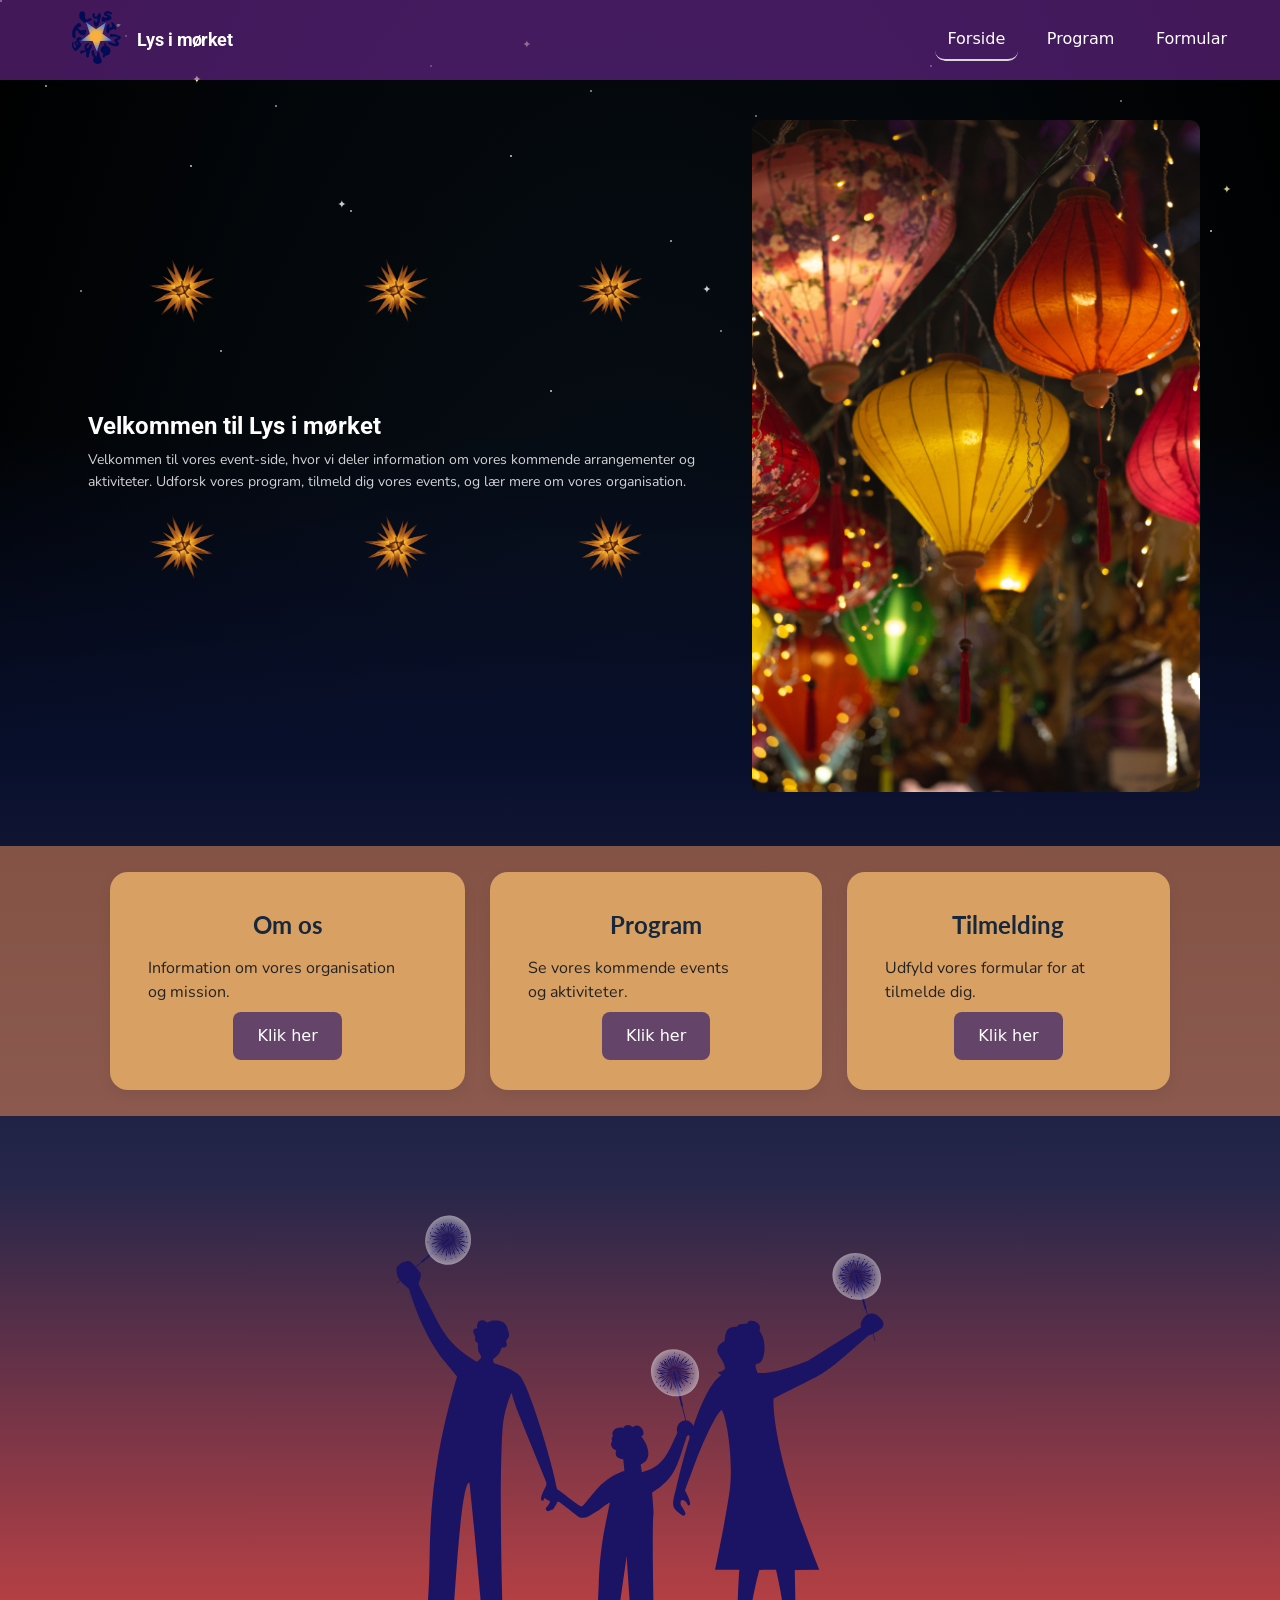
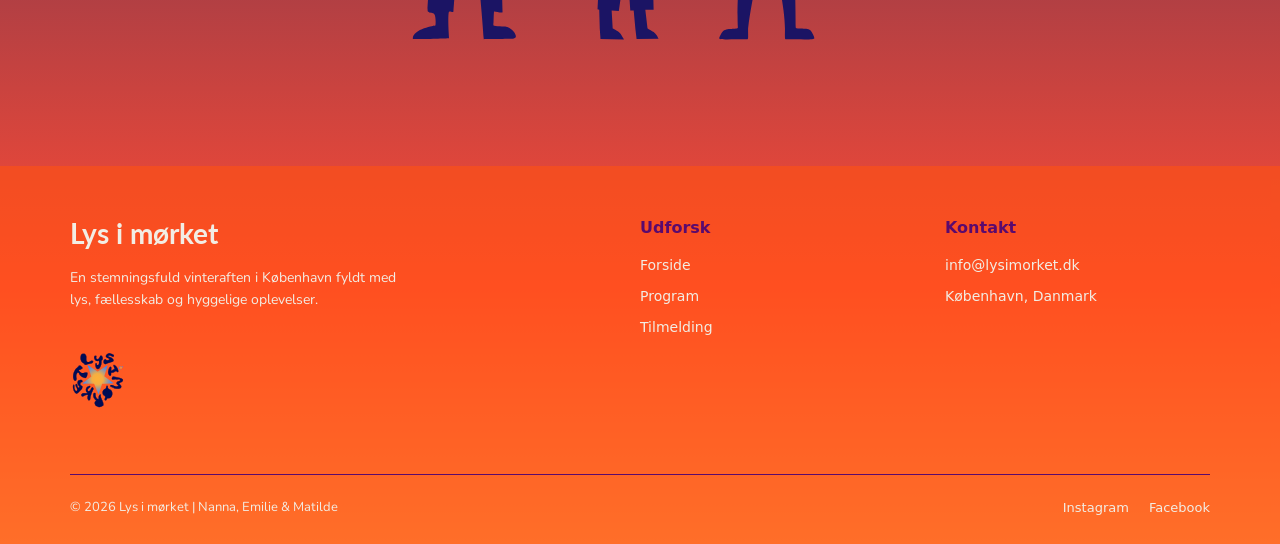
==== commit 37d45c13: "sidste rettelser :)" ====
--- a/index.html
+++ b/index.html
@@ -28,7 +28,7 @@
           <button popovertarget="menu" type="button">Menu</button>
           <ul class="menu" id="menu" popover>
             <li><a href="./" aria-current="page">Forside</a></li>
-            <li><a href="./svg.html">Interaktiv SVG</a></li>
+            <li><a href="./svg.html">Program</a></li>
             <li><a href="./form.html">Formular</a></li>
           </ul>
         </nav>
@@ -114,15 +114,64 @@
           </section>
         </section>
       </div>
-      <img class="lys-fam2" src="svg's/lys_fam2.svg" alt="lys familie" />
+      <img class="mørk-fam" src="svg's/mørk_fam.svg" alt="lys familie" />
     </main>
 
-    <footer class="site-footer">
-      <div class="footer-content">
-        <a class="site-logo" href="./">
-          <img src="svg's/logo2.svg" alt="Lys i mørket" />
-        </a>
-        <p>Lys i mørket</p>
+    <footer class="footer">
+      <div class="footer-container">
+        <!-- ØVERSTE DEL AF FOOTEREN -->
+        <div class="footer-main">
+          <!-- KOLONNE 1 – EVENTETS NAVN OG BESKRIVELSE -->
+          <div class="footer-brand">
+            <h2 class="footer-logo"><b>Lys i mørket</b></h2>
+
+            <p>En stemningsfuld vinteraften i København fyldt med lys, fællesskab og hyggelige oplevelser.</p>
+
+            <a class="site-footer-logo" href="./"><img src="svg's/logo2.svg" alt="Lys i mørket" /> </a>
+          </div>
+
+          <!-- KOLONNE 2 – HURTIGE LINKS -->
+          <div class="footer-links">
+            <h3 class="footer-heading"><b>Udforsk</b></h3>
+
+            <ul>
+              <li><a href="index.html">Forside</a></li>
+              <li><a href="svg.html">Program</a></li>
+              <li><a href="form.html">Tilmelding</a></li>
+            </ul>
+          </div>
+
+          <!-- KOLONNE 3 – KONTAKT -->
+          <div class="footer-contact">
+            <h3 class="footer-heading"><b>Kontakt</b></h3>
+
+            <ul>
+              <li>
+                <a href="mailto:info@lysimorket.dk"> info@lysimorket.dk </a>
+              </li>
+              <li>København, Danmark</li>
+            </ul>
+          </div>
+        </div>
+
+        <!-- NEDERSTE DEL AF FOOTEREN -->
+        <div class="footer-bottom">
+          <!-- COPYRIGHT -->
+          <p class="footer-copyright">© 2026 Lys i mørket | Nanna, Emilie & Matilde</p>
+
+          <!-- SOCIALE MEDIER -->
+          <nav class="footer-social" aria-label="Sociale medier">
+            <ul>
+              <li>
+                <a href="#" aria-label="Instagram"> Instagram </a>
+              </li>
+
+              <li>
+                <a href="#" aria-label="Facebook"> Facebook </a>
+              </li>
+            </ul>
+          </nav>
+        </div>
       </div>
     </footer>
     <script src="./script.js"></script>
--- a/style.css
+++ b/style.css
@@ -203,7 +203,7 @@
   display: flex;
   justify-content: center;
   align-items: center;
-  gap: -10px;
+  gap: 10px;
   min-height: auto;
   border: none;
   padding: 1rem;
@@ -278,8 +278,7 @@
 }
 
 /* Header og footer */
-.site-header,
-.site-footer {
+.site-header {
   grid-column: 1 / -1;
 
   display: grid;
@@ -288,15 +287,16 @@
 
 /* Header */
 .site-header {
-  background: #ff7f3551;
+  background: #7c2da888;
+  color: white;
 }
 
 /* Footer */
-.site-footer {
+/* .site-footer {
   grid-column: 1 / -1;
   width: 100%;
   box-sizing: border-box;
-  background: #25264a98;
+  background: #ff521398;
   color: white;
 }
 .site-footer p {
@@ -304,7 +304,7 @@
   margin-top: 30px;
   font-size: 18px;
   font-weight: bold;
-}
+} */
 .header-content,
 .footer-content {
   grid-column: 2;
@@ -335,7 +335,7 @@
   scale: 3;
 }
 
-.footer-content {
+/* .footer-content {
   grid-column: 2;
   padding-block: var(--space-1);
   display: flex;
@@ -343,7 +343,7 @@
   justify-content: space-between;
   align-items: center;
   gap: var(--space-1);
-}
+} */
 
 /* Navigation */
 [popover] {
@@ -374,11 +374,11 @@
   padding: var(--space-1);
   list-style: none;
   background: #341e6cea;
-  border: 1px solid var (--color-border);
+  border: 1px solid white;
   @media (width > 600px) {
     display: flex;
     gap: var(--space-1);
-    padding: 0;
+    padding: 0px;
     border: none;
     background: none;
     position: static;
@@ -406,8 +406,12 @@
 /* Flader */
 .panel,
 .opsamling-placeholder {
-  background: rgba(255, 197, 132, 0.479);
+  background: rgb(252, 200, 136);
   border-radius: 18px;
+  color: #080f2b;
+}
+.panel_h2 {
+  color: #080f2b;
 }
 
 /*form styling*/
@@ -801,6 +805,7 @@
 
 .svg-placeholder {
   background: #010124;
+  border: solid 2px #1a1aa7;
   border-radius: 18px;
 }
 .panel {
@@ -828,7 +833,7 @@
 }
 
 .accordion-item {
-  background: rgba(237, 164, 81, 0.24);
+  background: rgba(237, 164, 81, 0.675);
   border-radius: 10px;
   transition: transform 0.3s ease;
   padding: 1rem;
@@ -838,10 +843,22 @@
     cursor: pointer;
   }
 }
+::details-content {
+  height: 0;
+  /* Skjul indhold, der rager ud, og tilføj overgangen her. */
+  transition-behavior: allow-discrete;
+  transition: 0.5s;
+  overflow: clip;
+}
+:open::details-content {
+  /* Dette er indholdets højde, når sektionen er åben. */
+  height: auto;
+}
 
 .accordion-item p {
   padding: 0 var(--space-1) var(--space-1);
   color: black;
+  animation: accordion-open 0.4s ease;
 }
 
 /* Knap/link */
@@ -872,7 +889,6 @@
   display: flex;
   flex-direction: column;
   align-items: center;
-  justify-content: top;
   box-shadow: 0 5px 15px rgba(0, 0, 0, 0.06);
   transition:
     transform 0.3s ease,
@@ -1058,8 +1074,8 @@
 main > .lys-fam2,
 main > .mørk-fam {
   padding-block: 0;
-  margin-top: -100px;
-  margin-bottom: -40px;
+  margin-top: -40px;
+  margin-bottom: 1px;
 }
 a {
   color: white;
@@ -1099,7 +1115,6 @@
   color: rgba(255, 255, 255, 0.822);
   font-size: 14px;
   line-height: 1.6;
-  transition: transform 0.4 ease;
 }
 .stjerne-lanterne {
   width: 120px;
@@ -1249,3 +1264,158 @@
   border-radius: 20px;
   border-color: solid red;
 } */
+.stjerne {
+  transform-box: view-box;
+  translate: 0% 0%;
+  transition: translate 0.7s;
+}
+@media (prefers-reduced-motion: reduce) {
+  .stjerne {
+    transition: none;
+  }
+}
+.copyright {
+  color: red;
+}
+/*FOOTER CSS*/
+
+/*HELE FOOTERENS STYLING */
+.footer {
+  width: 100%;
+  box-sizing: border-box;
+  grid-column: 1 / -1;
+  flex: 0 0 100%;
+
+  background-color: #ff521398;
+  color: #f2ede4;
+  padding: 50px 25px 25px;
+}
+
+/* Begrænser bredden på footerens indhold */
+.footer-container {
+  max-width: 1140px;
+  margin: 0 auto;
+}
+
+/*ØVERSTE DEL AF FOOTEREN*/
+/* Opdeling i tre kolonner */
+.footer-main {
+  display: grid;
+  grid-template-columns: 2fr 1fr 1fr;
+  gap: 40px;
+  padding-bottom: 35px;
+  border-bottom: 1px solid #5a0a6e;
+}
+
+/*KOLONNE 1 – EVENTETS NAVN OG BESKRIVELSE*/
+/* Eventets navn */
+.footer-logo {
+  /* font-family: "Marcellus", serif; */
+  font-size: 28px;
+  font-weight: normal;
+  margin: 0 0 15px;
+  color: #f2ede4;
+}
+
+/* Selve logoet */
+.site-footer-logo {
+  display: block;
+  margin-top: 15px;
+  margin-left: -73px; /* Flytter logoet mod venstre */
+}
+
+.site-footer-logo img {
+  width: 200px;
+  height: auto;
+  margin-top: 15px;
+}
+
+/* Beskrivelsen under eventets navn */
+.footer-brand p {
+  max-width: 350px;
+  font-size: 14px;
+  line-height: 1.6;
+  margin: 0;
+}
+
+/*KOLONNE 2 OG 3 – OVERSKRIFTER OG LINKS*/
+/* Overskrifterne Udforsk og Kontakt */
+.footer-heading {
+  font-size: 16px;
+  font-weight: 600;
+  color: #5a0a6e;
+  margin: 0 0 15px;
+}
+
+/* Fjerner standard styling på lister */
+.footer-links ul,
+.footer-contact ul {
+  list-style: none;
+  padding: 0;
+  margin: 0;
+}
+
+/* Afstand mellem links og kontaktoplysninger */
+.footer-links li,
+.footer-contact li {
+  margin-bottom: 10px;
+  font-size: 14px;
+}
+
+/* Fælles styling af links i footeren */
+.footer a {
+  color: #f2ede4;
+  text-decoration: none;
+  transition: color 0.2s ease;
+}
+
+/* Farve ved hover */
+.footer a:hover {
+  color: #d6a45d;
+}
+
+/*NEDERSTE DEL AF FOOTEREN*/
+/* Copyright og sociale medier */
+.footer-bottom {
+  display: flex;
+  justify-content: space-between;
+  align-items: center;
+  padding-top: 20px;
+  gap: 20px;
+}
+
+/* Copyright tekst */
+.footer-copyright {
+  font-size: 13px;
+  margin: 0;
+}
+
+/*SOCIALE MEDIER*/
+/* Placering af sociale medier */
+.footer-social ul {
+  display: flex;
+  gap: 20px;
+  list-style: none;
+  padding: 0;
+  margin: 0;
+}
+
+/* Størrelse på sociale mediers tekst */
+.footer-social a {
+  font-size: 13px;
+}
+
+/*RESPONSIV – MOBIL*/
+@media (max-width: 767px) {
+  /* Kolonnerne placeres under hinanden */
+  .footer-main {
+    grid-template-columns: 1fr;
+    gap: 25px;
+  }
+
+  /* Copyright og sociale medier centreres */
+  .footer-bottom {
+    flex-direction: column;
+    text-align: center;
+  }
+}
